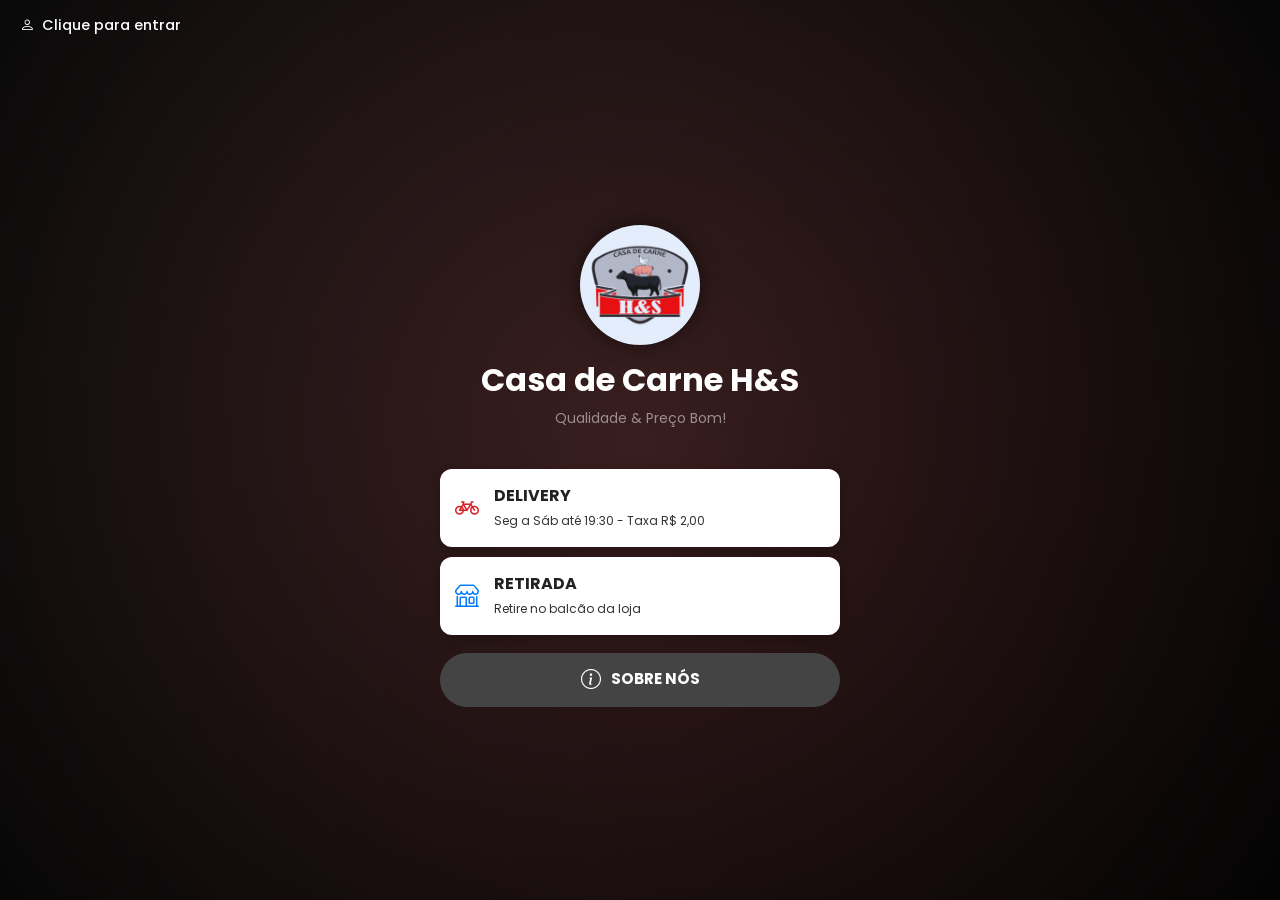
==== index.html @ 539492ad "feat: restaura tela inicial com botoes de delivery e retirada e remove alerta de kg" ====
<!DOCTYPE html>
<html lang="pt-BR">
<head>
    <meta charset="UTF-8">
    <meta name="viewport" content="width=device-width, initial-scale=1.0, maximum-scale=1.0, user-scalable=no">
    <title>Casa de Carne H&S | Cardápio Online</title>
    <link href="https://cdn.jsdelivr.net/npm/bootstrap@5.3.0/dist/css/bootstrap.min.css" rel="stylesheet">
    <link rel="stylesheet" href="https://cdn.jsdelivr.net/npm/bootstrap-icons@1.11.0/font/bootstrap-icons.css">
    <link href="https://fonts.googleapis.com/css2?family=Poppins:wght@300;400;500;600;700;800&display=swap" rel="stylesheet">
    <link rel="stylesheet" href="style.css">
</head>
<body>

    <!-- ============ TELA INICIAL (CAPA) ============ -->
    <div id="tela-home" class="tela-home">
        <div class="overlay-fundo"></div>
        <div class="home-topo">
            <button class="btn-topo"><i class="bi bi-person"></i> Clique para entrar</button>
        </div>
        <div class="home-conteudo">
            
            <div class="home-logo mb-4">
                <img src="casadecarnehs.png" alt="Casa de Carne H&S" class="logo-img">
                <h2 class="mt-3 text-white fw-bold">Casa de Carne H&S</h2>
                <p class="text-white-50 small">Qualidade & Preço Bom!</p>
            </div>

            <div class="home-botoes w-100" style="max-width: 400px;">
                <button class="btn-home btn-delivery" onclick="window.entrarNaLoja()">
                    <i class="bi bi-bicycle fs-4"></i> 
                    <div class="text-start">
                        <strong style="display:block;">DELIVERY</strong>
                        <span style="font-size:0.75rem; font-weight:400;">Seg a Sáb até 19:30 - Taxa R$ 2,00</span>
                    </div>
                </button>
                
                <button class="btn-home btn-retirada" onclick="window.entrarNaLoja()">
                    <i class="bi bi-shop fs-4"></i> 
                    <div class="text-start">
                        <strong style="display:block;">RETIRADA</strong>
                        <span style="font-size:0.75rem; font-weight:400;">Retire no balcão da loja</span>
                    </div>
                </button>
                
                <button class="btn-home btn-sobre mt-2" onclick="window.abrirSobreNos()">
                    <i class="bi bi-info-circle fs-5"></i> SOBRE NÓS
                </button>
            </div>
        </div>
    </div>

    <!-- ============ APP PRINCIPAL (CARDÁPIO) ============ -->
    <div id="app-principal" class="app-escondido">
        
        <!-- 1. TOPO: LOGO, NOME E ESTRELAS -->
        <div class="topo-loja text-center">
            <button class="btn-perfil-topo"><i class="bi bi-person-circle"></i></button>
            
            <img src="casadecarnehs.png" alt="Logo H&S" class="topo-logo">
            <h2 class="topo-nome">Casa de Carne H&S <i class="bi bi-chevron-right fs-5 text-muted"></i></h2>
            <div class="topo-avaliacao">
                <i class="bi bi-star-fill text-warning"></i> <strong>5.0</strong> <span class="text-muted">(4105 avaliações)</span>
            </div>
            <p class="text-muted small mb-0 mt-1">Pedido mínimo R$ 0,00</p>
            
            <div class="topo-status-fechado">
                Aberto para pedidos
            </div>
        </div>

        <!-- 2. BARRA DE PESQUISA -->
        <div class="container mt-3">
            <div class="busca-wrapper">
                <i class="bi bi-search"></i>
                <input type="text" id="busca" placeholder="Buscar categoria, produto ou marca" oninput="window.filtrarProdutos()">
            </div>
        </div>

        <!-- 3. BANNER DE AVISO (ROLAGEM HORIZONTAL) -->
        <div class="banner-scroll-container mt-3">
            <div class="banner-scroll" id="bannerCarousel">
                <!-- Banner KG -->
                <div class="banner-item">
                    <img src="banner-kg.jpg" alt="Aviso: Carnes vendidas por KG" class="img-fluid rounded-3" onerror="this.onerror=null; this.src='banner-kg.jpeg'; this.onerror=function(){this.src='banner-kg.png'; this.onerror=function(){this.src='banner-kg.webp';};};">
                </div>
                <!-- Banner Mapa -->
                <div class="banner-item">
                    <img src="banner-mapa.jpg" alt="Aviso: Unidades" class="img-fluid rounded-3" onerror="this.onerror=null; this.src='banner-mapa.jpeg'; this.onerror=function(){this.src='banner-mapa.png'; this.onerror=function(){this.src='banner-mapa.webp';};};">
                </div>
            </div>
            <!-- Pontinhos indicadores -->
            <div class="banner-dots">
                <span class="dot ativo"></span>
                <span class="dot"></span>
            </div>
        </div>

        <!-- 4. CATEGORIAS (CHIPS) -->
        <nav class="categorias-nav mt-3">
            <div class="container">
                <div class="categorias-scroll" id="categorias-scroll"></div>
            </div>
        </nav>

        <!-- 5. LISTA DE PRODUTOS -->
        <main class="container my-4 main-content">
            <div id="loading" class="text-center py-5">
                <div class="spinner-border text-danger" role="status"></div>
                <p class="mt-3 text-muted">Carregando produtos...</p>
            </div>
            <div id="produtos-container"></div>
        </main>
    </div>

    <!-- ============ BARRA INFERIOR (FIXA) ============ -->
    <nav class="barra-navegacao">
        <button class="nav-item text-danger" onclick="window.voltarParaHome()">
            <i class="bi bi-house-door-fill"></i><span>Início</span>
        </button>
        <button class="nav-item" onclick="window.abrirCarrinho()">
            <i class="bi bi-cart"></i><span>Carrinho</span>
        </button>
        <button class="nav-item" onclick="alert('Área de pedidos em breve!')">
            <i class="bi bi-receipt"></i><span>Pedidos</span>
        </button>
        <button class="nav-item" onclick="window.abrirSobreNos()">
            <i class="bi bi-info-circle"></i><span>Sobre</span>
        </button>
    </nav>

    <!-- ============ MODAL SOBRE NÓS (Com Abas) ============ -->
    <div id="modalSobre" class="custom-modal">
        <div class="custom-modal-content">
            <div class="sobre-header text-center pt-4 pb-3 position-relative">
                <button type="button" class="btn-close position-absolute top-0 end-0 m-3" onclick="window.fecharSobreNos()"></button>
                <img src="casadecarnehs.png" alt="Logo H&S" style="width: 80px; border-radius: 50%; margin-bottom: 10px;">
                <h4 class="fw-bold mb-1">Casa de Carne H&S</h4>
                <p class="text-muted small mb-0"><i class="bi bi-star-fill text-warning"></i> 5.0 (Avaliações)</p>
            </div>
            
            <div class="abas-container">
                <button class="aba-btn ativo" onclick="window.mudarAba('sobre', this)">Sobre</button>
                <button class="aba-btn" onclick="window.mudarAba('horarios', this)">Horários</button>
                <button class="aba-btn" onclick="window.mudarAba('pagamento', this)">Pagamento</button>
            </div>

            <div class="custom-modal-body bg-white p-4">
                <div id="aba-conteudo-sobre" class="aba-conteudo ativo">
                    <h6 class="fw-bold text-dark mb-2">Descrição</h6>
                    <p class="text-muted small" style="line-height: 1.5;">
                        A <strong>Casa de Carnes H&S</strong> há mais de XX anos oferece aos seus clientes cortes diferenciados. Somos uma empresa familiar com simplicidade, humildade, qualidade e parceria.
                    </p>
                    <p class="text-muted small" style="line-height: 1.5;">
                        Nossa missão é comercializar os melhores produtos e serviços de carnes com excelência. Compromisso, qualidade e preço bom para nossos clientes!
                    </p>
                    <h6 class="fw-bold text-dark mt-4 mb-2">Endereço</h6>
                    <p class="text-muted small mb-0">
                        Angatuba - SP<br>
                        (Consulte o endereço completo no momento da entrega)
                    </p>
                </div>

                <div id="aba-conteudo-horarios" class="aba-conteudo">
                    <h6 class="fw-bold text-dark mb-3"><i class="bi bi-clock text-danger"></i> Horário de Atendimento</h6>
                    <div class="info-box">
                        <ul class="lista-info">
                            <li><span>Segunda a Sexta:</span> <strong>08:00 às 19:00</strong></li>
                            <li><span>Sábado:</span> <strong>08:00 às 18:00</strong></li>
                            <li><span>Domingo:</span> <strong>Fechado</strong></li>
                        </ul>
                    </div>
                    <p class="text-muted small mt-3">
                        <i class="bi bi-info-circle"></i> O delivery funciona de Seg a Sáb até as 19:30.
                    </p>
                </div>

                <div id="aba-conteudo-pagamento" class="aba-conteudo">
                    <h6 class="fw-bold text-dark mb-3"><i class="bi bi-credit-card text-danger"></i> Formas de Pagamento</h6>
                    <div class="info-box">
                        <ul class="lista-info">
                            <li><i class="bi bi-check-circle-fill text-success"></i> PIX (CNPJ)</li>
                            <li><i class="bi bi-check-circle-fill text-success"></i> Cartão de Crédito / Débito</li>
                            <li><i class="bi bi-check-circle-fill text-success"></i> Dinheiro na entrega</li>
                        </ul>
                    </div>
                </div>
            </div>
            
            <div class="p-3 border-top text-center bg-light">
                <button type="button" class="btn btn-outline-danger w-100 fw-bold" onclick="window.fecharSobreNos()">Fechar</button>
            </div>
        </div>
    </div>

    <!-- ============ MODAL ADICIONAR ============ -->
    <div class="modal fade" id="modalPeso" tabindex="-1">
        <div class="modal-dialog modal-dialog-centered modal-dialog-scrollable">
            <div class="modal-content modal-add">
                <div class="modal-header">
                    <h5 class="modal-title">Adicionar ao pedido</h5>
                    <button type="button" class="btn-close" data-bs-dismiss="modal"></button>
                </div>
                <div class="modal-body">
                    <div class="produto-modal-info">
                        <img id="modal-produto-imagem" src="" alt="">
                        <div>
                            <h5 id="modal-produto-nome"></h5>
                            <p id="modal-produto-preco" class="text-muted mb-0"></p>
                        </div>
                    </div>

                    <div id="modal-unidade-wrapper" class="mt-3">
                        <label class="form-label fw-bold small">Como deseja informar o peso?</label>
                        <div class="segmented">
                            <input type="radio" class="btn-check" name="unidade" id="unidade-g" value="g" checked onchange="window.atualizarCalculo()">
                            <label class="segmented-item" for="unidade-g">Gramas (g)</label>
                            <input type="radio" class="btn-check" name="unidade" id="unidade-kg" value="kg" onchange="window.atualizarCalculo()">
                            <label class="segmented-item" for="unidade-kg">Quilos (kg)</label>
                        </div>
                    </div>

                    <div class="mt-3">
                        <label class="form-label fw-bold small" id="modal-qtd-label">Quantidade (g)</label>
                        <input type="number" class="form-control form-control-lg" id="modal-quantidade" placeholder="Ex: 500" min="0" step="1" oninput="window.atualizarCalculo()">
                        <div class="qtd-rapida mt-2" id="qtd-rapida-wrapper">
                            <button type="button" class="btn-qtd-rapida" onclick="window.setQtd(250)">250g</button>
                            <button type="button" class="btn-qtd-rapida" onclick="window.setQtd(500)">500g</button>
                            <button type="button" class="btn-qtd-rapida" onclick="window.setQtd(1000)">1kg</button>
                            <button type="button" class="btn-qtd-rapida" onclick="window.setQtd(2000)">2kg</button>
                        </div>
                    </div>

                    <div id="opcoes-corte-wrapper" class="mt-3" style="display: none;">
                        <label class="form-label fw-bold small">Como deseja o corte? (Opcional)</label>
                        <div class="d-flex flex-wrap gap-2">
                            <input type="radio" class="btn-check" name="tipoCorte" id="corte-inteiro" value="Inteiro" checked>
                            <label class="btn-corte" for="corte-inteiro">Inteiro</label>

                            <input type="radio" class="btn-check" name="tipoCorte" id="corte-bife" value="Em Bifes">
                            <label class="btn-corte" for="corte-bife">Em Bifes</label>

                            <input type="radio" class="btn-check" name="tipoCorte" id="corte-cubo" value="Em Cubos">
                            <label class="btn-corte" for="corte-cubo">Em Cubos</label>

                            <input type="radio" class="btn-check" name="tipoCorte" id="corte-moido" value="Moído">
                            <label class="btn-corte" for="corte-moido">Moído</label>
                        </div>
                    </div>

                    <div class="mt-3">
                        <label class="form-label fw-bold small">Observação (Opcional)</label>
                        <textarea class="form-control" id="modal-observacao" rows="2" placeholder="Ex: Moer 2x, tirar a gordura, cortar fino..."></textarea>
                    </div>

                    <div class="modal-subtotal mt-3">
                        <span>Subtotal</span>
                        <strong id="modal-subtotal">R$ 0,00</strong>
                    </div>
                </div>
                <div class="modal-footer">
                    <button type="button" class="btn btn-light flex-fill" data-bs-dismiss="modal">Cancelar</button>
                    <button type="button" class="btn btn-danger fw-bold flex-fill text-white" onclick="window.confirmarAdicao()">Adicionar</button>
                </div>
            </div>
        </div>
    </div>

    <!-- ============ CARRINHO LATERAL ============ -->
    <div class="carrinho-overlay" id="carrinho-overlay" onclick="window.fecharCarrinho()"></div>
    <aside class="carrinho-lateral" id="carrinho-lateral">
        <div class="carrinho-header">
            <h3><i class="bi bi-bag"></i> Seu Pedido</h3>
            <button class="btn-fechar-carrinho" onclick="window.fecharCarrinho()"><i class="bi bi-x-lg"></i></button>
        </div>
        <div class="carrinho-body" id="carrinho-body"></div>
        <div class="carrinho-footer" id="carrinho-footer">
            <div class="resumo-carrinho">
                <div class="linha-total">
                    <span>Total</span>
                    <strong id="carrinho-total">R$ 0,00</strong>
                </div>
            </div>
            <button class="btn-finalizar" onclick="window.finalizarPedido()">
                <i class="bi bi-whatsapp"></i> Finalizar Pedido
            </button>
        </div>
    </aside>

    <script src="https://cdn.jsdelivr.net/npm/bootstrap@5.3.0/dist/js/bootstrap.bundle.min.js"></script>
    <script src="https://www.gstatic.com/firebasejs/9.22.0/firebase-app-compat.js"></script>
    <script src="https://www.gstatic.com/firebasejs/9.22.0/firebase-database-compat.js"></script>
    <script src="script.js"></script>
</body>
</html>
---- style.css ----
:root {
    --vermelho: #d91f26; 
    --vermelho-escuro: #a3151a;
    --vermelho-claro: #fbe9ea;
    --escuro: #222222; 
    --cinza-claro: #f4f5f7;
    --cinza-borda: #e6e8eb;
    --texto: #333;
    --texto-suave: #777;
    --verde-whats: #25D366;
    --radius: 12px;
}

* { margin: 0; padding: 0; box-sizing: border-box; }

body {
    font-family: 'Poppins', sans-serif;
    background: #fff;
    color: var(--texto);
    padding-bottom: 75px;
}

/* ============ TELA INICIAL (CAPA) ============ */
.tela-home {
    position: fixed; inset: 0;
    background: linear-gradient(135deg, #2a2a2a 0%, #111111 100%);
    z-index: 2000; 
    display: flex; 
    flex-direction: column; 
    transition: opacity 0.3s;
    overflow-y: auto; 
}
.overlay-fundo {
    position: absolute; inset: 0;
    background: radial-gradient(circle, rgba(217,31,38,0.15) 0%, rgba(0,0,0,0.8) 100%);
    pointer-events: none;
}
.home-topo { position: relative; z-index: 2; padding: 15px 20px; }
.btn-topo { background: transparent; border: none; color: #fff; font-size: 0.9rem; display: flex; align-items: center; gap: 8px; font-weight: 500; }
.home-conteudo { position: relative; z-index: 2; flex: 1; display: flex; flex-direction: column; align-items: center; justify-content: center; padding: 10px 20px 30px 20px; text-align: center; }
.home-logo { display: flex; flex-direction: column; align-items: center; }
.logo-img { width: 120px; height: auto; object-fit: contain; border-radius: 50%; box-shadow: 0 0 20px rgba(0,0,0,0.5); }
.home-botoes { display: flex; flex-direction: column; gap: 10px; }

.btn-delivery, .btn-retirada {
    background: #fff;
    color: var(--texto);
    box-shadow: 0 4px 12px rgba(0,0,0,0.2);
    display: flex;
    align-items: center;
    gap: 15px;
    border-radius: 12px;
    padding: 15px;
    border: none;
    width: 100%;
    transition: transform 0.2s;
}
.btn-delivery:active, .btn-retirada:active { transform: scale(0.98); }
.btn-delivery i { color: var(--vermelho); }
.btn-retirada i { color: #007bff; }
.btn-delivery strong, .btn-retirada strong { font-size: 1rem; color: var(--escuro); }
.btn-sobre { background: #444; color: #fff; border: none; border-radius: 50px; padding: 12px; font-size: 0.95rem; font-weight: 700; display: flex; align-items: center; justify-content: center; gap: 10px; cursor: pointer; transition: transform 0.2s; }

/* ============ TOPO DA LOJA ============ */
.topo-loja {
    background: #fff;
    padding: 20px 15px 0 15px;
    position: relative;
    border-bottom: 1px solid var(--cinza-borda);
}
.btn-perfil-topo {
    position: absolute;
    top: 20px;
    right: 20px;
    background: none;
    border: none;
    font-size: 1.5rem;
    color: var(--escuro);
}
.topo-logo {
    width: 80px;
    height: 80px;
    object-fit: cover;
    border-radius: 50%;
    border: 2px solid var(--cinza-borda);
    margin-bottom: 10px;
}
.topo-nome {
    font-size: 1.3rem;
    font-weight: 700;
    color: var(--escuro);
    margin-bottom: 5px;
}
.topo-avaliacao {
    font-size: 0.9rem;
    margin-bottom: 5px;
}
.topo-status-fechado {
    background: var(--escuro);
    color: #fff;
    border-radius: 0 0 15px 15px;
    padding: 10px;
    font-size: 0.85rem;
    font-weight: 500;
    margin-top: 15px;
    margin-left: -15px;
    margin-right: -15px;
}

/* ============ BARRA DE PESQUISA ============ */
.busca-wrapper { position: relative; }
.busca-wrapper i { position: absolute; left: 15px; top: 14px; color: var(--texto-suave); font-size: 1.1rem; }
.busca-wrapper input { 
    width: 100%; 
    padding: 12px 15px 12px 45px; 
    border-radius: 30px; 
    border: 1px solid var(--cinza-borda); 
    background: #fff; 
    font-size: 0.9rem; 
    outline: none; 
    box-shadow: 0 2px 5px rgba(0,0,0,0.02);
}

/* ============ BANNER DE ROLAGEM (AVISO KG) ============ */
.banner-scroll-container {
    overflow: hidden;
    padding-left: 15px; 
}
.banner-scroll {
    display: flex;
    gap: 15px;
    overflow-x: auto;
    scroll-snap-type: x mandatory;
    scrollbar-width: none; 
    padding-right: 15px;
    scroll-behavior: smooth;
}
.banner-scroll::-webkit-scrollbar { display: none; }

.banner-item {
    flex: 0 0 90%; 
    scroll-snap-align: start;
    border-radius: 12px;
    height: 120px; 
}

.banner-item img {
    width: 100%;
    height: 100%;
    object-fit: cover;
    border-radius: 12px;
    box-shadow: 0 4px 10px rgba(0,0,0,0.1);
}

.banner-dots {
    display: flex;
    justify-content: center;
    gap: 6px;
    margin-top: 10px;
}
.banner-dots .dot {
    width: 8px;
    height: 8px;
    background-color: #ccc;
    border-radius: 50%;
    transition: background-color 0.3s;
}
.banner-dots .dot.ativo {
    background-color: var(--escuro);
}

/* ============ CATEGORIAS E PRODUTOS ============ */
.categorias-nav { background: #fff; padding: 10px 0; position: sticky; top: 0; z-index: 99; }
.categorias-scroll { display: flex; gap: 8px; overflow-x: auto; padding: 0 15px; scrollbar-width: none; }
.categoria-chip { background: #fff; border: 1px solid var(--cinza-borda); padding: 6px 16px; border-radius: 20px; font-weight: 600; font-size: 0.85rem; white-space: nowrap; color: var(--texto); transition: 0.2s; }
.categoria-chip.ativo { background: var(--vermelho-claro); color: var(--vermelho); border-color: var(--vermelho); }

.categoria-secao { scroll-margin-top: 130px; }
.categoria-titulo { font-size: 1.1rem; font-weight: 700; margin: 15px 0 10px; color: var(--escuro); }
.lista-produtos { display: flex; flex-direction: column; gap: 15px; }
.produto-card { display: flex; gap: 15px; padding: 10px 0; border-bottom: 1px solid var(--cinza-borda); background: #fff; }
.produto-card:last-child { border-bottom: none; }
.produto-imagem { width: 90px; height: 90px; object-fit: cover; border-radius: 10px; }
.produto-info { flex: 1; display: flex; flex-direction: column; min-width: 0; justify-content: center; }
.produto-nome { font-size: 0.95rem; font-weight: 600; margin: 0 0 4px; color: var(--escuro); }
.produto-preco { font-size: 1.05rem; font-weight: 700; color: var(--vermelho); }
.produto-preco small { font-size: 0.75rem; color: var(--texto-suave); font-weight: 500; }
.btn-adicionar { background: #fff; color: var(--vermelho); border: 1px solid var(--vermelho); width: 36px; height: 36px; border-radius: 50%; align-self: center; font-size: 1.2rem; display: flex; align-items: center; justify-content: center; flex-shrink: 0; transition: 0.2s; }
.btn-adicionar:active { background: var(--vermelho); color: #fff; }

/* ============ BARRA INFERIOR ============ */
.barra-navegacao { position: fixed; bottom: 0; left: 0; right: 0; height: 65px; background: #fff; border-top: 1px solid var(--cinza-borda); display: flex; justify-content: space-around; align-items: center; z-index: 1000; padding-bottom: env(safe-area-inset-bottom); }
.nav-item { background: none; border: none; display: flex; flex-direction: column; align-items: center; justify-content: center; gap: 4px; color: var(--texto-suave); font-size: 0.7rem; font-weight: 600; width: 25%; padding: 5px; }
.nav-item i { font-size: 1.3rem; }
.nav-item:active, .nav-item:hover { color: var(--vermelho); }

/* ============ MODAL E CARRINHO ============ */
.modal-add .modal-content { border-radius: 16px; border: none; }
.produto-modal-info { display: flex; gap: 12px; align-items: center; background: var(--cinza-claro); padding: 10px; border-radius: 10px; }
.produto-modal-info img { width: 60px; height: 60px; border-radius: 8px; object-fit: cover; }
.segmented { display: flex; background: var(--cinza-claro); border-radius: 10px; padding: 4px; gap: 4px; }
.segmented .btn-check { position: absolute; opacity: 0; }
.segmented-item { flex: 1; text-align: center; padding: 8px; border-radius: 8px; font-size: 0.85rem; font-weight: 600; cursor: pointer; color: var(--texto-suave); margin: 0; }
.segmented .btn-check:checked + .segmented-item { background: #fff; color: var(--vermelho); box-shadow: 0 2px 6px rgba(0,0,0,0.1); }
.qtd-rapida { display: flex; gap: 8px; }
.btn-qtd-rapida { flex: 1; background: var(--vermelho-claro); border: none; padding: 8px 0; border-radius: 8px; font-weight: 700; font-size: 0.8rem; color: var(--vermelho); cursor: pointer; transition: 0.2s; }
.btn-qtd-rapida:hover { background: var(--vermelho); color: #fff; }
.modal-subtotal { display: flex; justify-content: space-between; align-items: center; background: var(--vermelho-claro); padding: 15px; border-radius: 10px; font-weight: 600; }
.modal-subtotal strong { color: var(--vermelho); font-size: 1.4rem; }
.btn-corte { background: var(--cinza-claro); border: 1.5px solid var(--cinza-borda); color: var(--texto); padding: 6px 12px; border-radius: 20px; font-size: 0.8rem; font-weight: 600; cursor: pointer; transition: all 0.2s; margin: 0; }
.btn-check:checked + .btn-corte { background: var(--vermelho); color: #fff; border-color: var(--vermelho); }

.carrinho-lateral { position: fixed; top: 0; right: -100%; width: 100%; max-width: 400px; height: 100%; background: #fff; z-index: 1600; transition: 0.3s; display: flex; flex-direction: column; }
.carrinho-lateral.ativo { right: 0; }
.carrinho-overlay { position: fixed; inset: 0; background: rgba(0,0,0,0.5); z-index: 1500; opacity: 0; visibility: hidden; transition: 0.3s; }
.carrinho-overlay.ativo { opacity: 1; visibility: visible; }
.carrinho-header { background: var(--escuro); color: #fff; padding: 15px 20px; display: flex; justify-content: space-between; align-items: center; }
.carrinho-header h3 { margin: 0; font-size: 1.1rem; font-weight: 700; display: flex; align-items: center; gap: 8px; }
.btn-fechar-carrinho { background: none; border: none; color: #fff; font-size: 1.2rem; }
.carrinho-body { flex: 1; overflow-y: auto; padding: 15px; }
.carrinho-footer { padding: 15px; border-top: 1px solid var(--cinza-borda); background: #fafafa; }
.linha-total { display: flex; justify-content: space-between; font-weight: 600; margin-bottom: 15px; }
.linha-total strong { color: var(--vermelho); font-size: 1.5rem; }
.btn-finalizar { width: 100%; background: var(--verde-whats); color: #fff; border: none; padding: 14px; border-radius: 10px; font-weight: 700; font-size: 1rem; display: flex; justify-content: center; align-items: center; gap: 8px; }
.item-carrinho { display: flex; gap: 10px; margin-bottom: 15px; border-bottom: 1px solid #eee; padding-bottom: 10px; }
.item-carrinho img { width: 50px; height: 50px; border-radius: 8px; object-fit: cover; }
.item-carrinho-info h5 { font-size: 0.9rem; margin: 0; font-weight: 600; }
.item-qtd { font-size: 0.8rem; color: var(--texto-suave); }
.item-obs { font-size: 0.75rem; color: var(--vermelho); margin-top: 2px; line-height: 1.2; }
.item-preco { font-weight: 700; color: var(--vermelho); font-size: 0.9rem; }
.btn-remover-item { background: none; border: none; color: var(--vermelho); font-size: 1rem; padding: 0 5px; }
.carrinho-vazio { text-align: center; padding: 50px 20px; color: var(--texto-suave); }
.carrinho-vazio i { font-size: 3rem; color: #ddd; display: block; margin-bottom: 10px; }
.sem-produtos { text-align: center; padding: 50px 20px; color: var(--texto-suave); }

/* ============ MODAL SOBRE NÓS E ABAS ============ */
.custom-modal { position: fixed; inset: 0; background: rgba(0,0,0,0.6); z-index: 3000; display: none; align-items: center; justify-content: center; padding: 15px; }
.custom-modal.show { display: flex; }
.custom-modal-content { background: #fff; border-radius: 20px; width: 100%; max-width: 500px; max-height: 90vh; display: flex; flex-direction: column; box-shadow: 0 10px 30px rgba(0,0,0,0.2); animation: modalFadeIn 0.3s; overflow: hidden; }
@keyframes modalFadeIn { from { opacity: 0; transform: translateY(20px); } to { opacity: 1; transform: translateY(0); } }
.custom-modal-body { padding: 20px; overflow-y: auto; }
.sobre-header { background: #fff; }

.abas-container { display: flex; background: #fff; border-bottom: 1px solid var(--cinza-borda); padding: 0; margin-top: 10px; }
.aba-btn { flex: 1; background: transparent; border: none; padding: 15px 10px; font-size: 0.95rem; font-weight: 500; color: var(--texto-suave); border-bottom: 3px solid transparent; transition: all 0.2s ease; cursor: pointer; }
.aba-btn.ativo { color: var(--escuro); font-weight: 600; border-bottom-color: var(--escuro); }
.aba-conteudo { display: none; animation: fadeIn 0.3s ease; }
.aba-conteudo.ativo { display: block; }
@keyframes fadeIn { from { opacity: 0; transform: translateY(5px); } to { opacity: 1; transform: translateY(0); } }

.info-box { background: var(--cinza-claro); border: 1px solid var(--cinza-borda); border-radius: 10px; padding: 12px 15px; }
.info-box h6 { margin: 0 0 8px 0; font-size: 0.9rem; font-weight: 700; display: flex; align-items: center; gap: 6px; }
.lista-info { list-style: none; padding: 0; margin: 0; font-size: 0.82rem; }
.lista-info li { display: flex; justify-content: space-between; margin-bottom: 4px; color: var(--texto); }
.lista-info li:last-child { margin-bottom: 0; }
.lista-info li i { margin-right: 5px; }
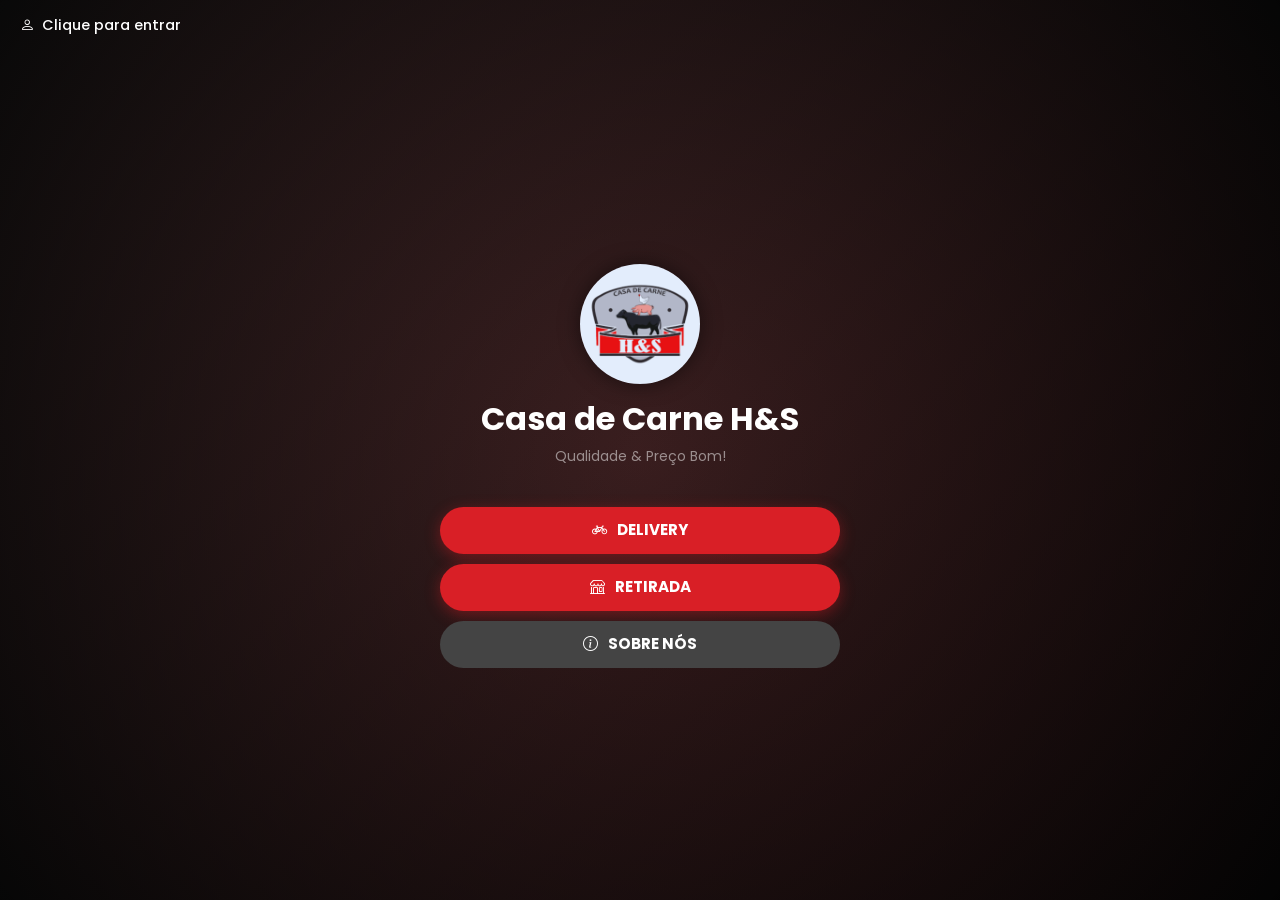
==== commit 7325d8c5: "feat: restaura tela inicial com botoes de delivery e retirada e remove alerta de kg" ====
--- a/index.html
+++ b/index.html
@@ -26,24 +26,15 @@
             </div>
 
             <div class="home-botoes w-100" style="max-width: 400px;">
-                <button class="btn-home btn-delivery" onclick="window.entrarNaLoja()">
-                    <i class="bi bi-bicycle fs-4"></i> 
-                    <div class="text-start">
-                        <strong style="display:block;">DELIVERY</strong>
-                        <span style="font-size:0.75rem; font-weight:400;">Seg a Sáb até 19:30 - Taxa R$ 2,00</span>
-                    </div>
+                <!-- Botões redondinhos restaurados -->
+                <button class="btn-home" onclick="window.entrarNaLoja()">
+                    <i class="bi bi-bicycle"></i> DELIVERY
                 </button>
-                
-                <button class="btn-home btn-retirada" onclick="window.entrarNaLoja()">
-                    <i class="bi bi-shop fs-4"></i> 
-                    <div class="text-start">
-                        <strong style="display:block;">RETIRADA</strong>
-                        <span style="font-size:0.75rem; font-weight:400;">Retire no balcão da loja</span>
-                    </div>
+                <button class="btn-home" onclick="window.entrarNaLoja()">
+                    <i class="bi bi-shop"></i> RETIRADA
                 </button>
-                
-                <button class="btn-home btn-sobre mt-2" onclick="window.abrirSobreNos()">
-                    <i class="bi bi-info-circle fs-5"></i> SOBRE NÓS
+                <button class="btn-home btn-sobre" onclick="window.abrirSobreNos()">
+                    <i class="bi bi-info-circle"></i> SOBRE NÓS
                 </button>
             </div>
         </div>
--- a/style.css
+++ b/style.css
@@ -42,24 +42,25 @@
 .logo-img { width: 120px; height: auto; object-fit: contain; border-radius: 50%; box-shadow: 0 0 20px rgba(0,0,0,0.5); }
 .home-botoes { display: flex; flex-direction: column; gap: 10px; }
 
-.btn-delivery, .btn-retirada {
-    background: #fff;
-    color: var(--texto);
-    box-shadow: 0 4px 12px rgba(0,0,0,0.2);
-    display: flex;
-    align-items: center;
-    gap: 15px;
-    border-radius: 12px;
-    padding: 15px;
-    border: none;
-    width: 100%;
-    transition: transform 0.2s;
-}
-.btn-delivery:active, .btn-retirada:active { transform: scale(0.98); }
-.btn-delivery i { color: var(--vermelho); }
-.btn-retirada i { color: #007bff; }
-.btn-delivery strong, .btn-retirada strong { font-size: 1rem; color: var(--escuro); }
-.btn-sobre { background: #444; color: #fff; border: none; border-radius: 50px; padding: 12px; font-size: 0.95rem; font-weight: 700; display: flex; align-items: center; justify-content: center; gap: 10px; cursor: pointer; transition: transform 0.2s; }
+/* Botões redondinhos restaurados */
+.btn-home { 
+    background: var(--vermelho); 
+    color: #fff; 
+    border: none; 
+    border-radius: 50px; 
+    padding: 12px; 
+    font-size: 0.95rem; 
+    font-weight: 700; 
+    display: flex; 
+    align-items: center; 
+    justify-content: center; 
+    gap: 10px; 
+    cursor: pointer; 
+    box-shadow: 0 4px 15px rgba(217, 31, 38, 0.4); 
+    transition: transform 0.2s; 
+}
+.btn-home:active { transform: scale(0.96); }
+.btn-sobre { background: #444; box-shadow: none; }
 
 /* ============ TOPO DA LOJA ============ */
 .topo-loja {
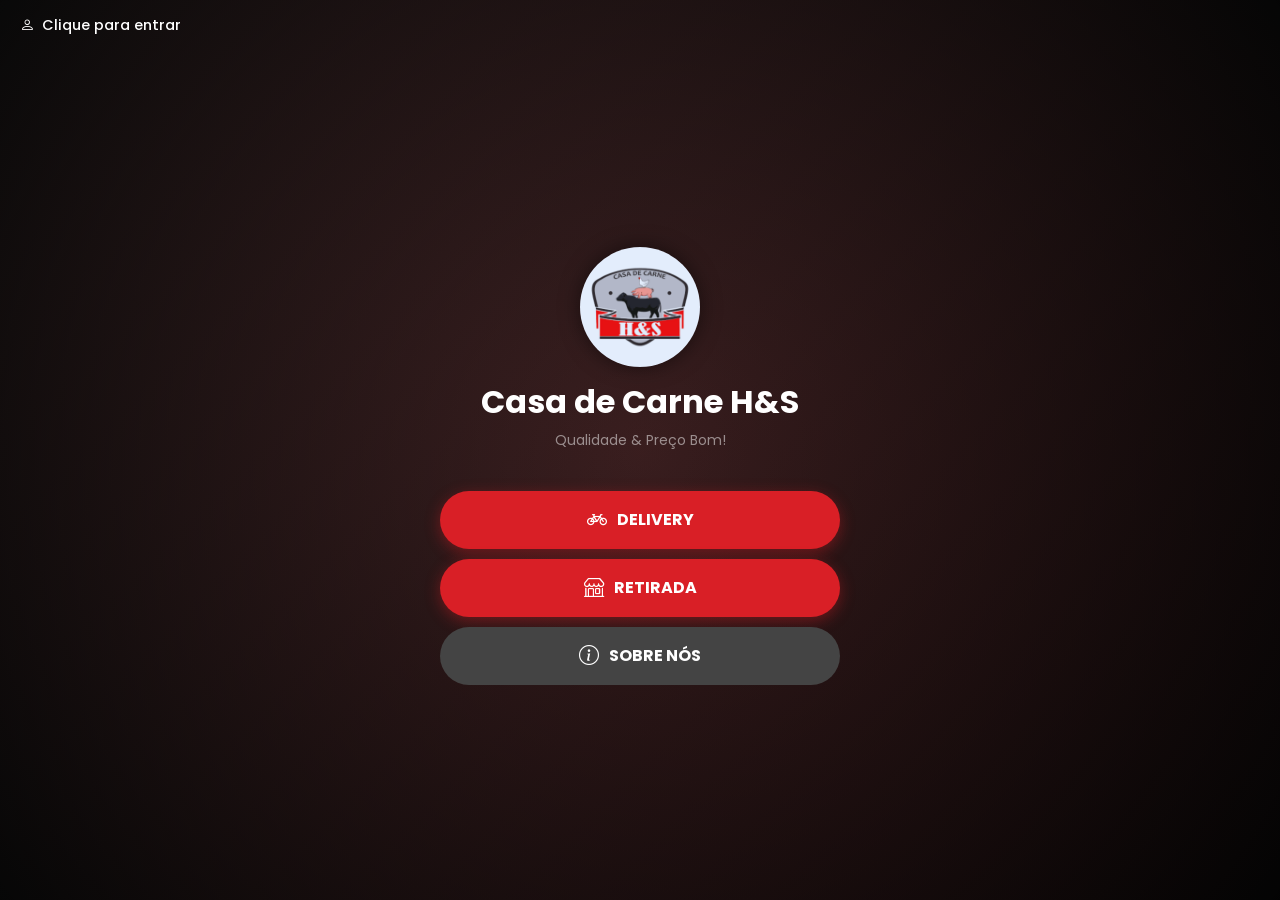
==== commit bcd83776: "fix: corrige envio de mensagem para o whatsapp usando encodeURIComponent" ====
--- a/index.html
+++ b/index.html
@@ -18,7 +18,6 @@
             <button class="btn-topo"><i class="bi bi-person"></i> Clique para entrar</button>
         </div>
         <div class="home-conteudo">
-            
             <div class="home-logo mb-4">
                 <img src="casadecarnehs.png" alt="Casa de Carne H&S" class="logo-img">
                 <h2 class="mt-3 text-white fw-bold">Casa de Carne H&S</h2>
@@ -26,15 +25,14 @@
             </div>
 
             <div class="home-botoes w-100" style="max-width: 400px;">
-                <!-- Botões redondinhos restaurados -->
                 <button class="btn-home" onclick="window.entrarNaLoja()">
-                    <i class="bi bi-bicycle"></i> DELIVERY
+                    <i class="bi bi-bicycle fs-5"></i> DELIVERY
                 </button>
                 <button class="btn-home" onclick="window.entrarNaLoja()">
-                    <i class="bi bi-shop"></i> RETIRADA
+                    <i class="bi bi-shop fs-5"></i> RETIRADA
                 </button>
                 <button class="btn-home btn-sobre" onclick="window.abrirSobreNos()">
-                    <i class="bi bi-info-circle"></i> SOBRE NÓS
+                    <i class="bi bi-info-circle fs-5"></i> SOBRE NÓS
                 </button>
             </div>
         </div>
@@ -43,10 +41,19 @@
     <!-- ============ APP PRINCIPAL (CARDÁPIO) ============ -->
     <div id="app-principal" class="app-escondido">
         
-        <!-- 1. TOPO: LOGO, NOME E ESTRELAS -->
+        <!-- 1. TOPO COM CARRINHO -->
+        <div class="header-carrinho">
+            <button class="btn-voltar-header" onclick="window.voltarParaHome()"><i class="bi bi-arrow-left"></i></button>
+            <h1 class="logo">Cardápio</h1>
+            <button class="btn-carrinho-header" onclick="window.abrirCarrinho()">
+                <i class="bi bi-bag"></i>
+                <!-- O CONTADOR DO CARRINHO ESTÁ AQUI -->
+                <span class="badge-carrinho" id="badge-carrinho">0</span>
+            </button>
+        </div>
+
+        <!-- 2. TOPO DA LOJA (LOGO, NOME E ESTRELAS) -->
         <div class="topo-loja text-center">
-            <button class="btn-perfil-topo"><i class="bi bi-person-circle"></i></button>
-            
             <img src="casadecarnehs.png" alt="Logo H&S" class="topo-logo">
             <h2 class="topo-nome">Casa de Carne H&S <i class="bi bi-chevron-right fs-5 text-muted"></i></h2>
             <div class="topo-avaliacao">
@@ -59,7 +66,7 @@
             </div>
         </div>
 
-        <!-- 2. BARRA DE PESQUISA -->
+        <!-- 3. BARRA DE PESQUISA -->
         <div class="container mt-3">
             <div class="busca-wrapper">
                 <i class="bi bi-search"></i>
@@ -67,33 +74,30 @@
             </div>
         </div>
 
-        <!-- 3. BANNER DE AVISO (ROLAGEM HORIZONTAL) -->
+        <!-- 4. BANNER CARROSSEL -->
         <div class="banner-scroll-container mt-3">
             <div class="banner-scroll" id="bannerCarousel">
-                <!-- Banner KG -->
                 <div class="banner-item">
-                    <img src="banner-kg.jpg" alt="Aviso: Carnes vendidas por KG" class="img-fluid rounded-3" onerror="this.onerror=null; this.src='banner-kg.jpeg'; this.onerror=function(){this.src='banner-kg.png'; this.onerror=function(){this.src='banner-kg.webp';};};">
-                </div>
-                <!-- Banner Mapa -->
+                    <img src="banner-kg.jpg" alt="Aviso: Carnes vendidas por KG" onerror="this.onerror=null; this.src='banner-kg.jpeg'; this.onerror=function(){this.src='banner-kg.png';};">
+                </div>
                 <div class="banner-item">
-                    <img src="banner-mapa.jpg" alt="Aviso: Unidades" class="img-fluid rounded-3" onerror="this.onerror=null; this.src='banner-mapa.jpeg'; this.onerror=function(){this.src='banner-mapa.png'; this.onerror=function(){this.src='banner-mapa.webp';};};">
-                </div>
-            </div>
-            <!-- Pontinhos indicadores -->
+                    <img src="banner-mapa.jpg" alt="Aviso: Unidades" onerror="this.onerror=null; this.src='banner-mapa.jpeg'; this.onerror=function(){this.src='banner-mapa.png';};">
+                </div>
+            </div>
             <div class="banner-dots">
                 <span class="dot ativo"></span>
                 <span class="dot"></span>
             </div>
         </div>
 
-        <!-- 4. CATEGORIAS (CHIPS) -->
+        <!-- 5. CATEGORIAS -->
         <nav class="categorias-nav mt-3">
             <div class="container">
                 <div class="categorias-scroll" id="categorias-scroll"></div>
             </div>
         </nav>
 
-        <!-- 5. LISTA DE PRODUTOS -->
+        <!-- 6. PRODUTOS -->
         <main class="container my-4 main-content">
             <div id="loading" class="text-center py-5">
                 <div class="spinner-border text-danger" role="status"></div>
@@ -103,10 +107,10 @@
         </main>
     </div>
 
-    <!-- ============ BARRA INFERIOR (FIXA) ============ -->
+    <!-- BARRA INFERIOR -->
     <nav class="barra-navegacao">
-        <button class="nav-item text-danger" onclick="window.voltarParaHome()">
-            <i class="bi bi-house-door-fill"></i><span>Início</span>
+        <button class="nav-item" onclick="window.voltarParaHome()">
+            <i class="bi bi-house-door"></i><span>Início</span>
         </button>
         <button class="nav-item" onclick="window.abrirCarrinho()">
             <i class="bi bi-cart"></i><span>Carrinho</span>
@@ -119,7 +123,7 @@
         </button>
     </nav>
 
-    <!-- ============ MODAL SOBRE NÓS (Com Abas) ============ -->
+    <!-- MODAL SOBRE NÓS -->
     <div id="modalSobre" class="custom-modal">
         <div class="custom-modal-content">
             <div class="sobre-header text-center pt-4 pb-3 position-relative">
@@ -145,10 +149,7 @@
                         Nossa missão é comercializar os melhores produtos e serviços de carnes com excelência. Compromisso, qualidade e preço bom para nossos clientes!
                     </p>
                     <h6 class="fw-bold text-dark mt-4 mb-2">Endereço</h6>
-                    <p class="text-muted small mb-0">
-                        Angatuba - SP<br>
-                        (Consulte o endereço completo no momento da entrega)
-                    </p>
+                    <p class="text-muted small mb-0">Angatuba - SP</p>
                 </div>
 
                 <div id="aba-conteudo-horarios" class="aba-conteudo">
@@ -160,16 +161,14 @@
                             <li><span>Domingo:</span> <strong>Fechado</strong></li>
                         </ul>
                     </div>
-                    <p class="text-muted small mt-3">
-                        <i class="bi bi-info-circle"></i> O delivery funciona de Seg a Sáb até as 19:30.
-                    </p>
+                    <p class="text-muted small mt-3"><i class="bi bi-info-circle"></i> Delivery funciona de Seg a Sáb até as 19:30.</p>
                 </div>
 
                 <div id="aba-conteudo-pagamento" class="aba-conteudo">
                     <h6 class="fw-bold text-dark mb-3"><i class="bi bi-credit-card text-danger"></i> Formas de Pagamento</h6>
                     <div class="info-box">
                         <ul class="lista-info">
-                            <li><i class="bi bi-check-circle-fill text-success"></i> PIX (CNPJ)</li>
+                            <li><i class="bi bi-check-circle-fill text-success"></i> PIX</li>
                             <li><i class="bi bi-check-circle-fill text-success"></i> Cartão de Crédito / Débito</li>
                             <li><i class="bi bi-check-circle-fill text-success"></i> Dinheiro na entrega</li>
                         </ul>
@@ -183,7 +182,7 @@
         </div>
     </div>
 
-    <!-- ============ MODAL ADICIONAR ============ -->
+    <!-- MODAL ADICIONAR PRODUTO -->
     <div class="modal fade" id="modalPeso" tabindex="-1">
         <div class="modal-dialog modal-dialog-centered modal-dialog-scrollable">
             <div class="modal-content modal-add">
@@ -226,13 +225,10 @@
                         <div class="d-flex flex-wrap gap-2">
                             <input type="radio" class="btn-check" name="tipoCorte" id="corte-inteiro" value="Inteiro" checked>
                             <label class="btn-corte" for="corte-inteiro">Inteiro</label>
-
                             <input type="radio" class="btn-check" name="tipoCorte" id="corte-bife" value="Em Bifes">
                             <label class="btn-corte" for="corte-bife">Em Bifes</label>
-
                             <input type="radio" class="btn-check" name="tipoCorte" id="corte-cubo" value="Em Cubos">
                             <label class="btn-corte" for="corte-cubo">Em Cubos</label>
-
                             <input type="radio" class="btn-check" name="tipoCorte" id="corte-moido" value="Moído">
                             <label class="btn-corte" for="corte-moido">Moído</label>
                         </div>
@@ -240,7 +236,7 @@
 
                     <div class="mt-3">
                         <label class="form-label fw-bold small">Observação (Opcional)</label>
-                        <textarea class="form-control" id="modal-observacao" rows="2" placeholder="Ex: Moer 2x, tirar a gordura, cortar fino..."></textarea>
+                        <textarea class="form-control" id="modal-observacao" rows="2" placeholder="Ex: Moer 2x, tirar a gordura..."></textarea>
                     </div>
 
                     <div class="modal-subtotal mt-3">
@@ -256,7 +252,7 @@
         </div>
     </div>
 
-    <!-- ============ CARRINHO LATERAL ============ -->
+    <!-- CARRINHO LATERAL -->
     <div class="carrinho-overlay" id="carrinho-overlay" onclick="window.fecharCarrinho()"></div>
     <aside class="carrinho-lateral" id="carrinho-lateral">
         <div class="carrinho-header">
@@ -272,7 +268,7 @@
                 </div>
             </div>
             <button class="btn-finalizar" onclick="window.finalizarPedido()">
-                <i class="bi bi-whatsapp"></i> Finalizar Pedido
+                <i class="bi bi-whatsapp"></i> Finalizar no WhatsApp
             </button>
         </div>
     </aside>
--- a/style.css
+++ b/style.css
@@ -42,14 +42,13 @@
 .logo-img { width: 120px; height: auto; object-fit: contain; border-radius: 50%; box-shadow: 0 0 20px rgba(0,0,0,0.5); }
 .home-botoes { display: flex; flex-direction: column; gap: 10px; }
 
-/* Botões redondinhos restaurados */
 .btn-home { 
     background: var(--vermelho); 
     color: #fff; 
     border: none; 
     border-radius: 50px; 
-    padding: 12px; 
-    font-size: 0.95rem; 
+    padding: 14px; 
+    font-size: 1rem; 
     font-weight: 700; 
     display: flex; 
     align-items: center; 
@@ -62,21 +61,57 @@
 .btn-home:active { transform: scale(0.96); }
 .btn-sobre { background: #444; box-shadow: none; }
 
+/* ============ TOPO DO CARRINHO ============ */
+.header-carrinho {
+    background: #fff;
+    position: sticky;
+    top: 0;
+    z-index: 1000;
+    padding: 12px 15px;
+    display: flex;
+    justify-content: space-between;
+    align-items: center;
+    border-bottom: 1px solid var(--cinza-borda);
+}
+.btn-voltar-header { background: none; border: none; font-size: 1.2rem; color: var(--texto); }
+.logo { font-size: 1.1rem; font-weight: 700; margin: 0; color: var(--escuro); }
+
+.btn-carrinho-header { 
+    background: var(--vermelho-claro); 
+    color: var(--vermelho); 
+    border: none; 
+    width: 40px; 
+    height: 40px; 
+    border-radius: 50%; 
+    font-size: 1.1rem; 
+    position: relative;
+    display: flex;
+    align-items: center;
+    justify-content: center;
+}
+.badge-carrinho { 
+    position: absolute; 
+    top: -4px; 
+    right: -4px; 
+    background: var(--vermelho); 
+    color: #fff; 
+    font-size: 0.65rem; 
+    font-weight: 700;
+    width: 18px; 
+    height: 18px; 
+    border-radius: 50%; 
+    display: none; /* O JS vai mudar para flex */
+    align-items: center; 
+    justify-content: center; 
+    border: 2px solid #fff; 
+}
+
 /* ============ TOPO DA LOJA ============ */
 .topo-loja {
     background: #fff;
     padding: 20px 15px 0 15px;
     position: relative;
     border-bottom: 1px solid var(--cinza-borda);
-}
-.btn-perfil-topo {
-    position: absolute;
-    top: 20px;
-    right: 20px;
-    background: none;
-    border: none;
-    font-size: 1.5rem;
-    color: var(--escuro);
 }
 .topo-logo {
     width: 80px;
@@ -122,11 +157,8 @@
     box-shadow: 0 2px 5px rgba(0,0,0,0.02);
 }
 
-/* ============ BANNER DE ROLAGEM (AVISO KG) ============ */
-.banner-scroll-container {
-    overflow: hidden;
-    padding-left: 15px; 
-}
+/* ============ BANNER ============ */
+.banner-scroll-container { overflow: hidden; padding-left: 15px; }
 .banner-scroll {
     display: flex;
     gap: 15px;
@@ -171,7 +203,7 @@
 }
 
 /* ============ CATEGORIAS E PRODUTOS ============ */
-.categorias-nav { background: #fff; padding: 10px 0; position: sticky; top: 0; z-index: 99; }
+.categorias-nav { background: #fff; padding: 10px 0; position: sticky; top: 64px; z-index: 99; border-bottom: 1px solid var(--cinza-borda); }
 .categorias-scroll { display: flex; gap: 8px; overflow-x: auto; padding: 0 15px; scrollbar-width: none; }
 .categoria-chip { background: #fff; border: 1px solid var(--cinza-borda); padding: 6px 16px; border-radius: 20px; font-weight: 600; font-size: 0.85rem; white-space: nowrap; color: var(--texto); transition: 0.2s; }
 .categoria-chip.ativo { background: var(--vermelho-claro); color: var(--vermelho); border-color: var(--vermelho); }
@@ -211,9 +243,10 @@
 .btn-corte { background: var(--cinza-claro); border: 1.5px solid var(--cinza-borda); color: var(--texto); padding: 6px 12px; border-radius: 20px; font-size: 0.8rem; font-weight: 600; cursor: pointer; transition: all 0.2s; margin: 0; }
 .btn-check:checked + .btn-corte { background: var(--vermelho); color: #fff; border-color: var(--vermelho); }
 
-.carrinho-lateral { position: fixed; top: 0; right: -100%; width: 100%; max-width: 400px; height: 100%; background: #fff; z-index: 1600; transition: 0.3s; display: flex; flex-direction: column; }
+/* CARRINHO LATERAL (Z-INDEX ACIMA DA BARRA INFERIOR) */
+.carrinho-lateral { position: fixed; top: 0; right: -100%; width: 100%; max-width: 400px; height: 100%; background: #fff; z-index: 3000; transition: 0.3s; display: flex; flex-direction: column; }
 .carrinho-lateral.ativo { right: 0; }
-.carrinho-overlay { position: fixed; inset: 0; background: rgba(0,0,0,0.5); z-index: 1500; opacity: 0; visibility: hidden; transition: 0.3s; }
+.carrinho-overlay { position: fixed; inset: 0; background: rgba(0,0,0,0.5); z-index: 2999; opacity: 0; visibility: hidden; transition: 0.3s; }
 .carrinho-overlay.ativo { opacity: 1; visibility: visible; }
 .carrinho-header { background: var(--escuro); color: #fff; padding: 15px 20px; display: flex; justify-content: space-between; align-items: center; }
 .carrinho-header h3 { margin: 0; font-size: 1.1rem; font-weight: 700; display: flex; align-items: center; gap: 8px; }
@@ -235,7 +268,7 @@
 .sem-produtos { text-align: center; padding: 50px 20px; color: var(--texto-suave); }
 
 /* ============ MODAL SOBRE NÓS E ABAS ============ */
-.custom-modal { position: fixed; inset: 0; background: rgba(0,0,0,0.6); z-index: 3000; display: none; align-items: center; justify-content: center; padding: 15px; }
+.custom-modal { position: fixed; inset: 0; background: rgba(0,0,0,0.6); z-index: 4000; display: none; align-items: center; justify-content: center; padding: 15px; }
 .custom-modal.show { display: flex; }
 .custom-modal-content { background: #fff; border-radius: 20px; width: 100%; max-width: 500px; max-height: 90vh; display: flex; flex-direction: column; box-shadow: 0 10px 30px rgba(0,0,0,0.2); animation: modalFadeIn 0.3s; overflow: hidden; }
 @keyframes modalFadeIn { from { opacity: 0; transform: translateY(20px); } to { opacity: 1; transform: translateY(0); } }
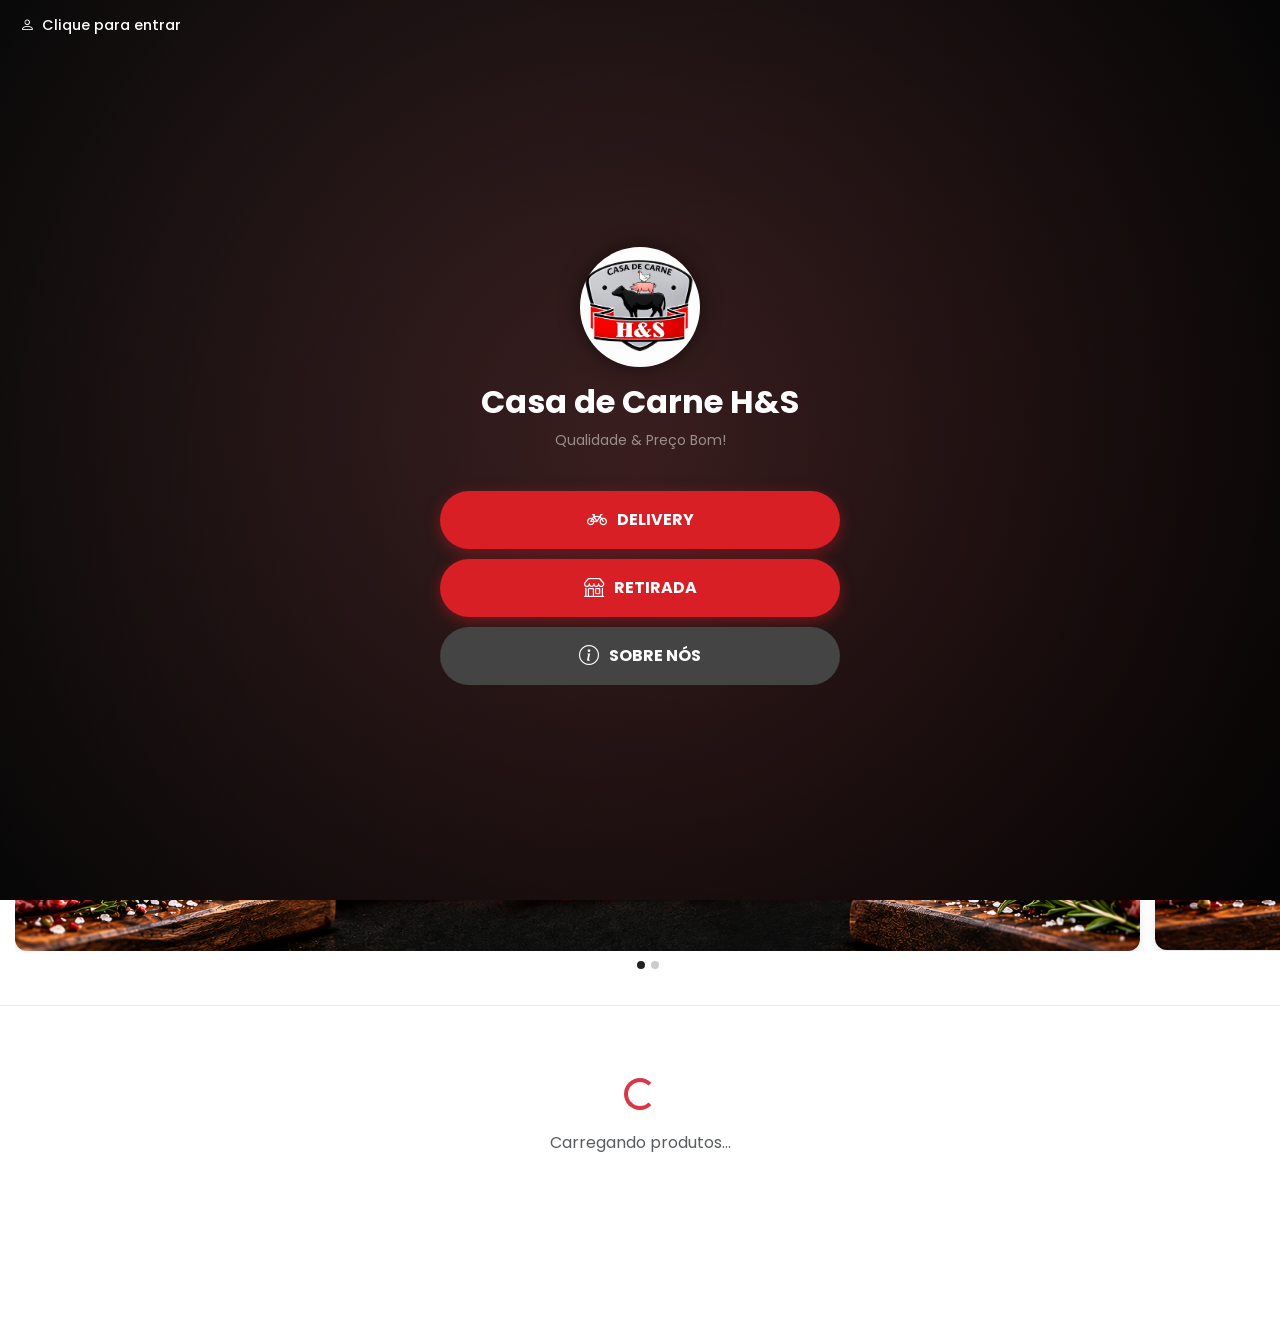
==== commit 4dc80bad: "Ajuste na tela de detalhes dos kits e no card de produtos" ====
--- a/index.html
+++ b/index.html
@@ -41,18 +41,15 @@
     <!-- ============ APP PRINCIPAL (CARDÁPIO) ============ -->
     <div id="app-principal" class="app-escondido">
         
-        <!-- 1. TOPO COM CARRINHO -->
         <div class="header-carrinho">
             <button class="btn-voltar-header" onclick="window.voltarParaHome()"><i class="bi bi-arrow-left"></i></button>
             <h1 class="logo">Cardápio</h1>
             <button class="btn-carrinho-header" onclick="window.abrirCarrinho()">
                 <i class="bi bi-bag"></i>
-                <!-- O CONTADOR DO CARRINHO ESTÁ AQUI -->
                 <span class="badge-carrinho" id="badge-carrinho">0</span>
             </button>
         </div>
 
-        <!-- 2. TOPO DA LOJA (LOGO, NOME E ESTRELAS) -->
         <div class="topo-loja text-center">
             <img src="casadecarnehs.png" alt="Logo H&S" class="topo-logo">
             <h2 class="topo-nome">Casa de Carne H&S <i class="bi bi-chevron-right fs-5 text-muted"></i></h2>
@@ -66,7 +63,6 @@
             </div>
         </div>
 
-        <!-- 3. BARRA DE PESQUISA -->
         <div class="container mt-3">
             <div class="busca-wrapper">
                 <i class="bi bi-search"></i>
@@ -74,14 +70,13 @@
             </div>
         </div>
 
-        <!-- 4. BANNER CARROSSEL -->
         <div class="banner-scroll-container mt-3">
             <div class="banner-scroll" id="bannerCarousel">
                 <div class="banner-item">
                     <img src="banner-kg.jpg" alt="Aviso: Carnes vendidas por KG" onerror="this.onerror=null; this.src='banner-kg.jpeg'; this.onerror=function(){this.src='banner-kg.png';};">
                 </div>
                 <div class="banner-item">
-                    <img src="banner-mapa.jpg" alt="Aviso: Unidades" onerror="this.onerror=null; this.src='banner-mapa.jpeg'; this.onerror=function(){this.src='banner-mapa.png';};">
+                    <img src="banner-mapa.jpg" alt="Aviso: Unidades" onerror="this.onerror=null; this.src='banner-mapa.jpeg'; this.onerror=function(){this.src='banner-mapa.png';}">
                 </div>
             </div>
             <div class="banner-dots">
@@ -90,14 +85,12 @@
             </div>
         </div>
 
-        <!-- 5. CATEGORIAS -->
         <nav class="categorias-nav mt-3">
             <div class="container">
                 <div class="categorias-scroll" id="categorias-scroll"></div>
             </div>
         </nav>
 
-        <!-- 6. PRODUTOS -->
         <main class="container my-4 main-content">
             <div id="loading" class="text-center py-5">
                 <div class="spinner-border text-danger" role="status"></div>
@@ -182,7 +175,63 @@
         </div>
     </div>
 
-    <!-- MODAL ADICIONAR PRODUTO -->
+    <!-- MODAL DETALHES DO KIT (REFORMULADO) -->
+    <div id="modalDetalhes" class="detalhes-overlay">
+        <div class="detalhes-header">
+            <button class="btn-voltar-det" onclick="window.fecharDetalhes()"><i class="bi bi-chevron-left"></i> Voltar</button>
+            <div class="badge-resfriado"><i class="bi bi-snow"></i> Resfriado</div>
+        </div>
+        
+        <div class="detalhes-conteudo">
+            <!-- Imagem ocupando as bordas -->
+            <img id="det-img" src="" alt="Imagem do Kit" class="detalhes-img" onclick="window.abrirLightbox(this.src)">
+            
+            <h2 class="detalhes-nome" id="det-nome"></h2>
+            
+            <!-- Cards de Valor e Serve -->
+            <div class="detalhes-cards">
+                <div class="detalhes-card-info">
+                    <span class="label">Valor</span>
+                    <strong id="det-preco"></strong>
+                </div>
+                <div class="detalhes-card-info">
+                    <span class="label">Serve</span>
+                    <strong id="det-serve"></strong>
+                </div>
+            </div>
+            
+            <div class="detalhes-secao">
+                <h3>Informações do produto</h3>
+                <div class="detalhes-botoes">
+                    <button class="btn-info" onclick="window.toggleInfo('detalhes-texto')">Detalhes <i class="bi bi-chevron-down"></i></button>
+                    <button class="btn-info" onclick="window.toggleInfo('preparo-texto')">Preparo <i class="bi bi-chevron-down"></i></button>
+                </div>
+                <div id="detalhes-texto" class="texto-info" style="display: none; margin-top: 10px; font-size: 0.9rem; color: #666;">
+                    <p id="det-descricao"></p>
+                </div>
+                <div id="preparo-texto" class="texto-info" style="display: none; margin-top: 10px; font-size: 0.9rem; color: #666;">
+                    <p>Produto fresco, mantenha refrigerado. Ideal para churrasco. Tempere a gosto.</p>
+                </div>
+            </div>
+            
+            <div class="detalhes-secao">
+                <h3>Itens do Kit</h3>
+                <p id="det-itens" class="text-muted small"></p>
+            </div>
+        </div>
+        
+        <!-- Rodapé fixo com contador e botão adicionar -->
+        <div class="detalhes-footer">
+            <div class="detalhes-qtd">
+                <button onclick="window.alterarQtdDetalhes(-1)"><i class="bi bi-trash text-danger fs-5"></i></button>
+                <span id="det-qtd-txt">1</span>
+                <button onclick="window.alterarQtdDetalhes(1)"><i class="bi bi-plus text-danger fs-5"></i></button>
+            </div>
+            <button class="btn-detalhes-add" id="det-btn-add">Adicionar</button>
+        </div>
+    </div>
+
+    <!-- MODAL ADICIONAR PRODUTO (CARRINHO) -->
     <div class="modal fade" id="modalPeso" tabindex="-1">
         <div class="modal-dialog modal-dialog-centered modal-dialog-scrollable">
             <div class="modal-content modal-add">
@@ -252,6 +301,78 @@
         </div>
     </div>
 
+    <!-- MODAL DE ENDEREÇO E PAGAMENTO -->
+    <div class="modal fade" id="modalEndereco" tabindex="-1" data-bs-backdrop="static">
+        <div class="modal-dialog modal-dialog-centered modal-dialog-scrollable">
+            <div class="modal-content modal-add">
+                <div class="modal-header">
+                    <h5 class="modal-title fw-bold"><i class="bi bi-geo-alt-fill text-danger"></i> Dados para Entrega</h5>
+                    <button type="button" class="btn-close" data-bs-dismiss="modal"></button>
+                </div>
+                <div class="modal-body">
+                    <p class="text-muted small mb-3">Preencha seus dados para finalizar o pedido.</p>
+
+                    <div class="mb-3">
+                        <label class="form-label fw-bold small">Nome Completo *</label>
+                        <input type="text" class="form-control" id="cli-nome" placeholder="Ex: João da Silva">
+                    </div>
+
+                    <div class="row g-2 mb-3">
+                        <div class="col-8">
+                            <label class="form-label fw-bold small">Rua / Avenida *</label>
+                            <input type="text" class="form-control" id="cli-rua" placeholder="Ex: Rua das Flores">
+                        </div>
+                        <div class="col-4">
+                            <label class="form-label fw-bold small">Número *</label>
+                            <input type="text" class="form-control" id="cli-numero" placeholder="Ex: 123">
+                        </div>
+                    </div>
+
+                    <div class="row g-2 mb-3">
+                        <div class="col-7">
+                            <label class="form-label fw-bold small">Bairro *</label>
+                            <input type="text" class="form-control" id="cli-bairro" placeholder="Ex: Centro">
+                        </div>
+                        <div class="col-5">
+                            <label class="form-label fw-bold small">Complemento</label>
+                            <input type="text" class="form-control" id="cli-complemento" placeholder="Apto, bloco...">
+                        </div>
+                    </div>
+
+                    <div class="mb-3">
+                        <label class="form-label fw-bold small">Forma de Pagamento *</label>
+                        <select class="form-select" id="cli-pagamento" onchange="window.verificarPagamento()">
+                            <option value="">Selecione...</option>
+                            <option value="PIX">PIX</option>
+                            <option value="Cartão de Crédito">Cartão de Crédito</option>
+                            <option value="Cartão de Débito">Cartão de Débito</option>
+                            <option value="Dinheiro">Dinheiro</option>
+                        </select>
+                    </div>
+
+                    <div class="mb-3 d-none" id="wrapper-troco">
+                        <label class="form-label fw-bold small">Precisa de troco para quanto?</label>
+                        <div class="input-group">
+                            <span class="input-group-text">R$</span>
+                            <input type="number" class="form-control" id="cli-troco" placeholder="Ex: 50" min="0" step="0.01">
+                        </div>
+                        <small class="text-muted" style="font-size: 0.7rem;">Deixe em branco se não precisar de troco.</small>
+                    </div>
+
+                    <div class="alert alert-warning small mb-0">
+                        <i class="bi bi-exclamation-triangle-fill"></i> Confira os dados antes de enviar. O pedido será enviado pelo WhatsApp.
+                    </div>
+                </div>
+                <div class="modal-footer">
+                    <button type="button" class="btn btn-light flex-fill" data-bs-dismiss="modal">Voltar</button>
+                    <button type="button" class="btn btn-success fw-bold flex-fill" onclick="window.enviarPedidoWhatsApp()">
+                        <i class="bi bi-whatsapp"></i> Enviar
+                    </button>
+                </div>
+            </div>
+        </div>
+    </div>
+
     <!-- CARRINHO LATERAL -->
     <div class="carrinho-overlay" id="carrinho-overlay" onclick="window.fecharCarrinho()"></div>
     <aside class="carrinho-lateral" id="carrinho-lateral">
@@ -267,8 +388,8 @@
                     <strong id="carrinho-total">R$ 0,00</strong>
                 </div>
             </div>
-            <button class="btn-finalizar" onclick="window.finalizarPedido()">
-                <i class="bi bi-whatsapp"></i> Finalizar no WhatsApp
+            <button class="btn-finalizar" onclick="window.abrirModalEndereco()">
+                <i class="bi bi-whatsapp"></i> Finalizar Pedido
             </button>
         </div>
     </aside>
--- a/style.css
+++ b/style.css
@@ -100,7 +100,7 @@
     width: 18px; 
     height: 18px; 
     border-radius: 50%; 
-    display: none; /* O JS vai mudar para flex */
+    display: none;
     align-items: center; 
     justify-content: center; 
     border: 2px solid #fff; 
@@ -167,24 +167,25 @@
     scrollbar-width: none; 
     padding-right: 15px;
     scroll-behavior: smooth;
+    align-items: center;
 }
 .banner-scroll::-webkit-scrollbar { display: none; }
-
 .banner-item {
     flex: 0 0 90%; 
     scroll-snap-align: start;
     border-radius: 12px;
-    height: 120px; 
-}
-
+    display: flex;
+    justify-content: center;
+    background: #f9f9f9;
+}
 .banner-item img {
     width: 100%;
-    height: 100%;
-    object-fit: cover;
+    height: auto;
+    object-fit: contain;
     border-radius: 12px;
     box-shadow: 0 4px 10px rgba(0,0,0,0.1);
-}
-
+    display: block;
+}
 .banner-dots {
     display: flex;
     justify-content: center;
@@ -198,9 +199,7 @@
     border-radius: 50%;
     transition: background-color 0.3s;
 }
-.banner-dots .dot.ativo {
-    background-color: var(--escuro);
-}
+.banner-dots .dot.ativo { background-color: var(--escuro); }
 
 /* ============ CATEGORIAS E PRODUTOS ============ */
 .categorias-nav { background: #fff; padding: 10px 0; position: sticky; top: 64px; z-index: 99; border-bottom: 1px solid var(--cinza-borda); }
@@ -218,8 +217,6 @@
 .produto-nome { font-size: 0.95rem; font-weight: 600; margin: 0 0 4px; color: var(--escuro); }
 .produto-preco { font-size: 1.05rem; font-weight: 700; color: var(--vermelho); }
 .produto-preco small { font-size: 0.75rem; color: var(--texto-suave); font-weight: 500; }
-.btn-adicionar { background: #fff; color: var(--vermelho); border: 1px solid var(--vermelho); width: 36px; height: 36px; border-radius: 50%; align-self: center; font-size: 1.2rem; display: flex; align-items: center; justify-content: center; flex-shrink: 0; transition: 0.2s; }
-.btn-adicionar:active { background: var(--vermelho); color: #fff; }
 
 /* ============ BARRA INFERIOR ============ */
 .barra-navegacao { position: fixed; bottom: 0; left: 0; right: 0; height: 65px; background: #fff; border-top: 1px solid var(--cinza-borda); display: flex; justify-content: space-around; align-items: center; z-index: 1000; padding-bottom: env(safe-area-inset-bottom); }
@@ -243,7 +240,7 @@
 .btn-corte { background: var(--cinza-claro); border: 1.5px solid var(--cinza-borda); color: var(--texto); padding: 6px 12px; border-radius: 20px; font-size: 0.8rem; font-weight: 600; cursor: pointer; transition: all 0.2s; margin: 0; }
 .btn-check:checked + .btn-corte { background: var(--vermelho); color: #fff; border-color: var(--vermelho); }
 
-/* CARRINHO LATERAL (Z-INDEX ACIMA DA BARRA INFERIOR) */
+/* CARRINHO LATERAL */
 .carrinho-lateral { position: fixed; top: 0; right: -100%; width: 100%; max-width: 400px; height: 100%; background: #fff; z-index: 3000; transition: 0.3s; display: flex; flex-direction: column; }
 .carrinho-lateral.ativo { right: 0; }
 .carrinho-overlay { position: fixed; inset: 0; background: rgba(0,0,0,0.5); z-index: 2999; opacity: 0; visibility: hidden; transition: 0.3s; }
@@ -287,4 +284,322 @@
 .lista-info { list-style: none; padding: 0; margin: 0; font-size: 0.82rem; }
 .lista-info li { display: flex; justify-content: space-between; margin-bottom: 4px; color: var(--texto); }
 .lista-info li:last-child { margin-bottom: 0; }
-.lista-info li i { margin-right: 5px; }+.lista-info li i { margin-right: 5px; }
+
+/* ========================================================= */
+/* ============ ESTILOS NOVOS: KITS E ZOOM (LIGHTBOX) ======= */
+/* ========================================================= */
+
+/* KIT NO CARD: AGORA FICA IGUAL AOS OUTROS PRODUTOS (LINHA HORIZONTAL) */
+.produto-card.kit-card {
+    flex-direction: row;
+    align-items: center;
+    gap: 15px;
+    padding: 10px 0;
+    border-bottom: 1px solid var(--cinza-borda);
+    background: #fff;
+    position: relative;
+    cursor: pointer;
+}
+
+.produto-card.kit-card .produto-imagem {
+    width: 90px;
+    height: 90px;
+    object-fit: cover;
+    border-radius: 10px;
+    cursor: pointer;
+    transition: transform 0.2s;
+}
+
+.produto-card.kit-card .produto-imagem:active {
+    transform: scale(0.98);
+}
+
+.produto-card.kit-card .produto-info {
+    width: auto;
+    flex: 1;
+    flex-direction: column;
+    justify-content: center;
+    align-items: flex-start;
+    min-width: 0;
+}
+
+.produto-card.kit-card .produto-nome {
+    font-size: 0.95rem;
+    font-weight: 600;
+    margin: 0 0 4px;
+    color: var(--escuro);
+    flex: unset;
+}
+
+.produto-card.kit-card .produto-preco {
+    font-size: 1.05rem;
+    font-weight: 700;
+    color: var(--vermelho);
+}
+
+.produto-card .btn-adicionar {
+    background: var(--vermelho-claro);
+    color: var(--vermelho);
+    border: 1px solid var(--vermelho);
+    width: 36px; 
+    height: 36px; 
+    border-radius: 50%; 
+    align-self: center; 
+    font-size: 1.2rem; 
+    display: flex; 
+    align-items: center; 
+    justify-content: center; 
+    flex-shrink: 0; 
+    transition: 0.2s;
+}
+.produto-card .btn-adicionar:active {
+    background: var(--vermelho);
+    color: #fff;
+}
+
+/* ============ LIGHTBOX (ZOOM DA IMAGEM) ============ */
+.lightbox-overlay {
+    position: fixed;
+    inset: 0;
+    background: rgba(0, 0, 0, 0.95);
+    z-index: 99999;
+    display: none;
+    align-items: center;
+    justify-content: center;
+    padding: 20px;
+    opacity: 0;
+    transition: opacity 0.3s ease;
+}
+
+.lightbox-overlay.show {
+    display: flex;
+    opacity: 1;
+}
+
+.lightbox-content {
+    position: relative;
+    max-width: 100%;
+    max-height: 100%;
+    display: flex;
+    justify-content: center;
+    align-items: center;
+}
+
+.lightbox-content img {
+    max-width: 100%;
+    max-height: 90vh;
+    object-fit: contain;
+    border-radius: 8px;
+    box-shadow: 0 10px 30px rgba(0,0,0,0.5);
+}
+
+.btn-fechar-lightbox {
+    position: absolute;
+    top: 20px;
+    right: 20px;
+    background: #fff;
+    color: #000;
+    border: none;
+    width: 40px;
+    height: 40px;
+    border-radius: 50%;
+    font-size: 1.5rem;
+    font-weight: bold;
+    cursor: pointer;
+    display: flex;
+    align-items: center;
+    justify-content: center;
+    box-shadow: 0 2px 10px rgba(0,0,0,0.5);
+    z-index: 100000;
+}
+
+/* ============ TELA DE DETALHES (KITS) ============ */
+.detalhes-overlay {
+    position: fixed;
+    inset: 0;
+    background: #fff;
+    z-index: 99999;
+    display: none;
+    flex-direction: column;
+}
+.detalhes-overlay.show {
+    display: flex;
+}
+
+.detalhes-header {
+    position: absolute;
+    top: 20px;
+    left: 20px;
+    right: 20px;
+    display: flex;
+    justify-content: space-between;
+    z-index: 10;
+}
+
+.btn-voltar-det {
+    background: rgba(0, 0, 0, 0.6);
+    color: #fff;
+    border: none;
+    border-radius: 30px;
+    padding: 8px 16px;
+    font-size: 0.9rem;
+    font-weight: 600;
+    display: flex;
+    align-items: center;
+    gap: 5px;
+    backdrop-filter: blur(4px);
+}
+
+.badge-resfriado {
+    background: #fff;
+    color: var(--escuro);
+    border-radius: 30px;
+    padding: 8px 16px;
+    font-size: 0.85rem;
+    font-weight: 600;
+    display: flex;
+    align-items: center;
+    gap: 5px;
+    box-shadow: 0 2px 8px rgba(0,0,0,0.1);
+}
+
+.detalhes-conteudo {
+    flex: 1;
+    overflow-y: auto;
+    padding-bottom: 100px;
+}
+
+.detalhes-img {
+    width: 100%;
+    height: 300px;
+    object-fit: cover;
+    cursor: zoom-in;
+    display: block;
+}
+
+.detalhes-nome {
+    font-size: 1.4rem;
+    font-weight: 700;
+    color: var(--escuro);
+    margin: 20px 20px 15px 20px;
+    line-height: 1.3;
+}
+
+.detalhes-cards {
+    display: flex;
+    gap: 10px;
+    margin: 0 20px 25px 20px;
+}
+
+.detalhes-card-info {
+    flex: 1;
+    border: 1px solid var(--cinza-borda);
+    border-radius: 12px;
+    padding: 12px;
+    text-align: center;
+    display: flex;
+    flex-direction: column;
+    align-items: center;
+    justify-content: center;
+}
+
+.detalhes-card-info .label {
+    color: var(--texto-suave);
+    font-size: 0.85rem;
+    margin-bottom: 4px;
+}
+
+.detalhes-card-info strong {
+    font-size: 1.1rem;
+    color: var(--escuro);
+}
+
+.detalhes-secao {
+    padding: 0 20px;
+    margin-bottom: 20px;
+}
+
+.detalhes-secao h3 {
+    font-size: 1.1rem;
+    font-weight: 700;
+    color: var(--escuro);
+    margin-bottom: 12px;
+}
+
+.detalhes-botoes {
+    display: flex;
+    gap: 10px;
+}
+
+.btn-info {
+    background: var(--cinza-claro);
+    color: var(--texto);
+    border: none;
+    border-radius: 20px;
+    padding: 8px 16px;
+    font-size: 0.9rem;
+    font-weight: 500;
+    display: flex;
+    align-items: center;
+    gap: 5px;
+}
+
+.detalhes-footer {
+    position: absolute;
+    bottom: 0;
+    left: 0;
+    right: 0;
+    height: 80px;
+    background: #fff;
+    border-top: 1px solid var(--cinza-borda);
+    display: flex;
+    align-items: center;
+    justify-content: space-between;
+    padding: 0 20px;
+    padding-bottom: env(safe-area-inset-bottom);
+}
+
+.detalhes-qtd {
+    display: flex;
+    align-items: center;
+    gap: 15px;
+}
+
+.detalhes-qtd button {
+    background: transparent;
+    border: none;
+    padding: 5px;
+    display: flex;
+    align-items: center;
+    justify-content: center;
+}
+
+.detalhes-qtd span {
+    font-size: 1.1rem;
+    font-weight: 600;
+    color: var(--escuro);
+    min-width: 20px;
+    text-align: center;
+}
+
+.btn-detalhes-add {
+    background: var(--vermelho-escuro);
+    color: #fff;
+    border: none;
+    border-radius: 30px;
+    padding: 12px 40px;
+    font-size: 1.1rem;
+    font-weight: 600;
+    box-shadow: 0 4px 10px rgba(217, 31, 38, 0.3);
+    transition: transform 0.2s;
+}
+
+.btn-detalhes-add:active {
+    transform: scale(0.97);
+}
+
+.texto-info p {
+    margin-bottom: 5px;
+    line-height: 1.4;
+}
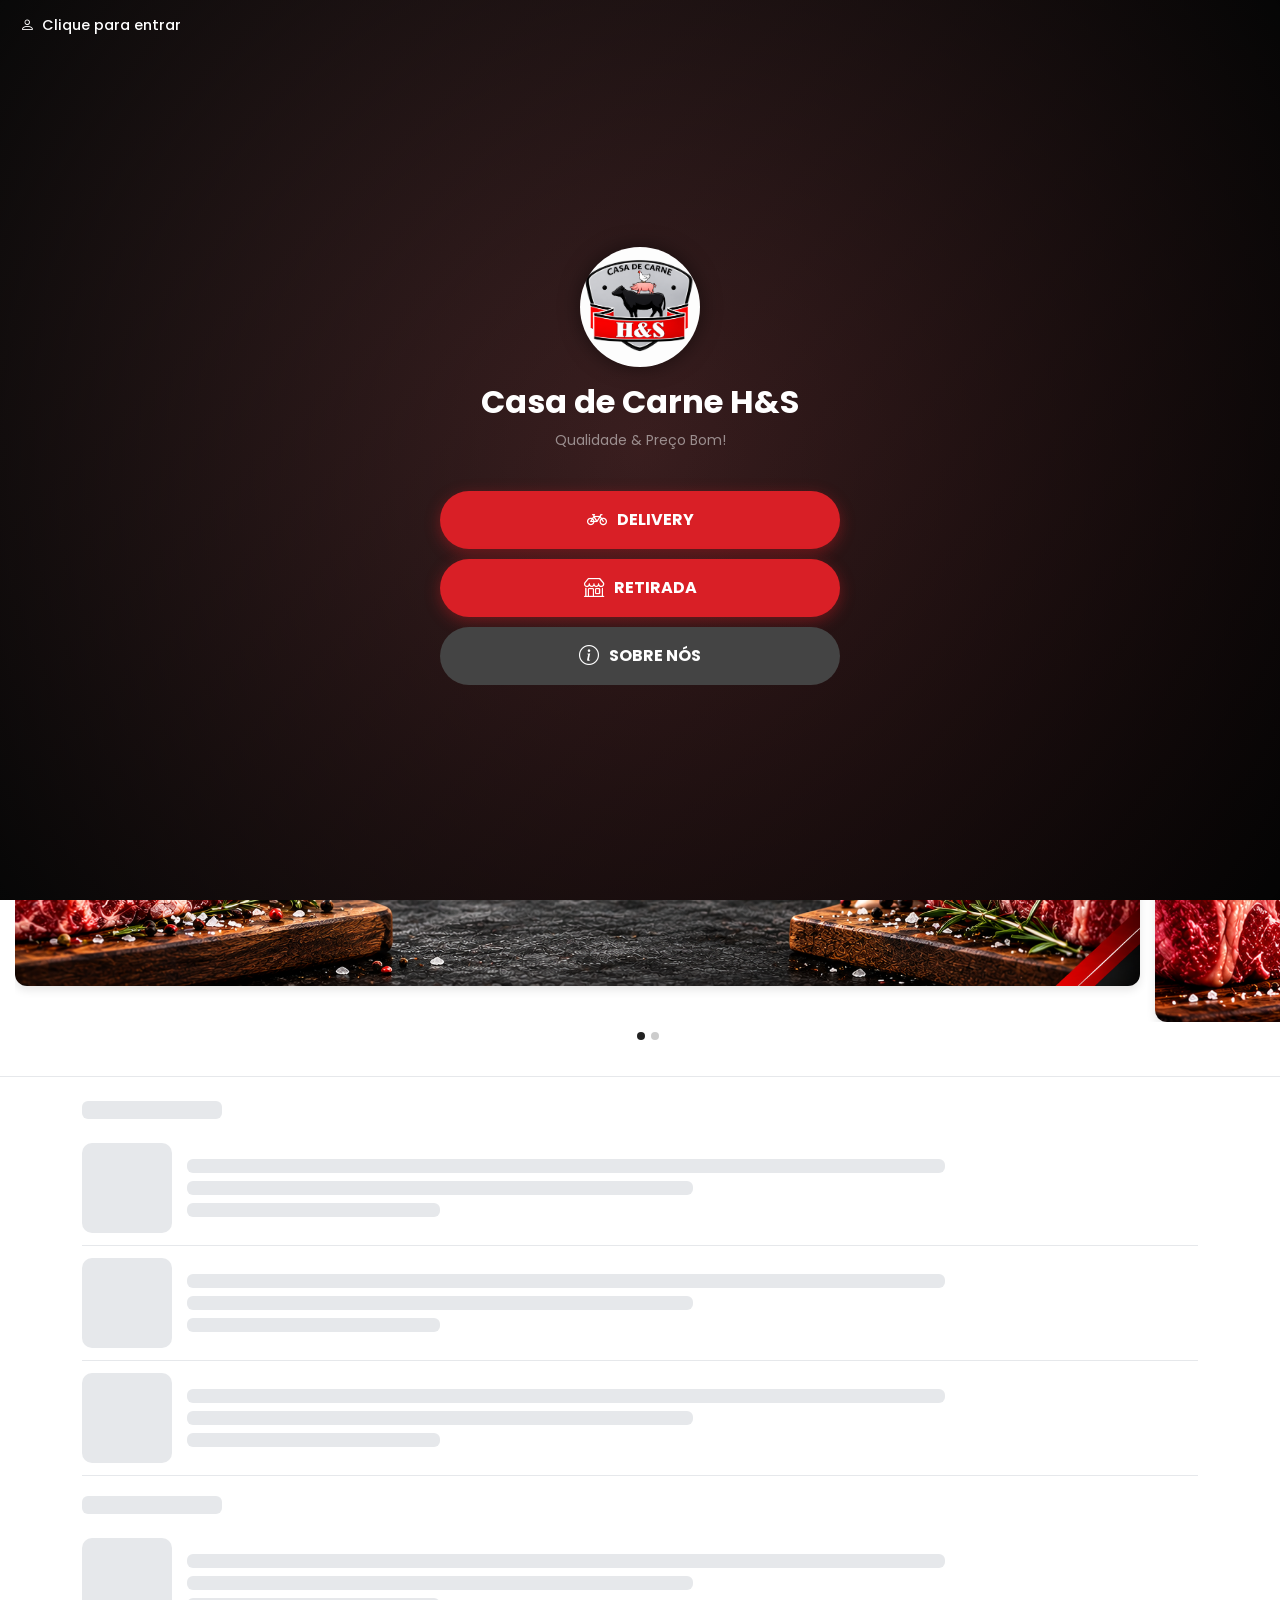
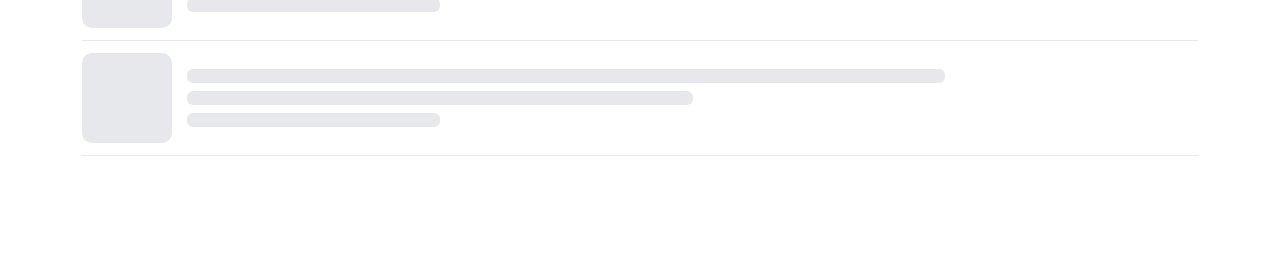
==== commit c7b013ec: "Adiciona status aberto/fechado automatico e manual no admin" ====
--- a/index.html
+++ b/index.html
@@ -56,10 +56,11 @@
             <div class="topo-avaliacao">
                 <i class="bi bi-star-fill text-warning"></i> <strong>5.0</strong> <span class="text-muted">(4105 avaliações)</span>
             </div>
-            <p class="text-muted small mb-0 mt-1">Pedido mínimo R$ 0,00</p>
-            
-            <div class="topo-status-fechado">
-                Aberto para pedidos
+            <p class="text-muted small mb-0 mt-1">O melhor da cidade</p>
+            
+            <!-- STATUS DINÂMICO -->
+            <div class="topo-status-fechado" id="status-loja">
+                <i class="bi bi-clock"></i> Verificando horário...
             </div>
         </div>
 
@@ -73,7 +74,7 @@
         <div class="banner-scroll-container mt-3">
             <div class="banner-scroll" id="bannerCarousel">
                 <div class="banner-item">
-                    <img src="banner-kg.jpg" alt="Aviso: Carnes vendidas por KG" onerror="this.onerror=null; this.src='banner-kg.jpeg'; this.onerror=function(){this.src='banner-kg.png';};">
+                    <img src="banner-kg.jpg" alt="Aviso: Carnes vendidas por KG" onerror="this.onerror=null; this.src='banner-kg.jpeg'; this.onerror=function(){this.src='banner-kg.png';}">
                 </div>
                 <div class="banner-item">
                     <img src="banner-mapa.jpg" alt="Aviso: Unidades" onerror="this.onerror=null; this.src='banner-mapa.jpeg'; this.onerror=function(){this.src='banner-mapa.png';}">
@@ -92,9 +93,50 @@
         </nav>
 
         <main class="container my-4 main-content">
-            <div id="loading" class="text-center py-5">
-                <div class="spinner-border text-danger" role="status"></div>
-                <p class="mt-3 text-muted">Carregando produtos...</p>
+            <!-- SKELETON LOADING -->
+            <div id="loading" class="skeleton-container">
+                <div class="skeleton-categoria"></div>
+                <div class="skeleton-produto">
+                    <div class="skeleton-img"></div>
+                    <div class="skeleton-info">
+                        <div class="skeleton-linha w-75"></div>
+                        <div class="skeleton-linha w-50"></div>
+                        <div class="skeleton-linha w-25"></div>
+                    </div>
+                </div>
+                <div class="skeleton-produto">
+                    <div class="skeleton-img"></div>
+                    <div class="skeleton-info">
+                        <div class="skeleton-linha w-75"></div>
+                        <div class="skeleton-linha w-50"></div>
+                        <div class="skeleton-linha w-25"></div>
+                    </div>
+                </div>
+                <div class="skeleton-produto">
+                    <div class="skeleton-img"></div>
+                    <div class="skeleton-info">
+                        <div class="skeleton-linha w-75"></div>
+                        <div class="skeleton-linha w-50"></div>
+                        <div class="skeleton-linha w-25"></div>
+                    </div>
+                </div>
+                <div class="skeleton-categoria"></div>
+                <div class="skeleton-produto">
+                    <div class="skeleton-img"></div>
+                    <div class="skeleton-info">
+                        <div class="skeleton-linha w-75"></div>
+                        <div class="skeleton-linha w-50"></div>
+                        <div class="skeleton-linha w-25"></div>
+                    </div>
+                </div>
+                <div class="skeleton-produto">
+                    <div class="skeleton-img"></div>
+                    <div class="skeleton-info">
+                        <div class="skeleton-linha w-75"></div>
+                        <div class="skeleton-linha w-50"></div>
+                        <div class="skeleton-linha w-25"></div>
+                    </div>
+                </div>
             </div>
             <div id="produtos-container"></div>
         </main>
@@ -175,7 +217,7 @@
         </div>
     </div>
 
-    <!-- MODAL DETALHES DO KIT (REFORMULADO) -->
+    <!-- MODAL DETALHES DO KIT -->
     <div id="modalDetalhes" class="detalhes-overlay">
         <div class="detalhes-header">
             <button class="btn-voltar-det" onclick="window.fecharDetalhes()"><i class="bi bi-chevron-left"></i> Voltar</button>
@@ -183,12 +225,9 @@
         </div>
         
         <div class="detalhes-conteudo">
-            <!-- Imagem ocupando as bordas -->
             <img id="det-img" src="" alt="Imagem do Kit" class="detalhes-img" onclick="window.abrirLightbox(this.src)">
-            
             <h2 class="detalhes-nome" id="det-nome"></h2>
             
-            <!-- Cards de Valor e Serve -->
             <div class="detalhes-cards">
                 <div class="detalhes-card-info">
                     <span class="label">Valor</span>
@@ -220,7 +259,6 @@
             </div>
         </div>
         
-        <!-- Rodapé fixo com contador e botão adicionar -->
         <div class="detalhes-footer">
             <div class="detalhes-qtd">
                 <button onclick="window.alterarQtdDetalhes(-1)"><i class="bi bi-trash text-danger fs-5"></i></button>
@@ -231,7 +269,7 @@
         </div>
     </div>
 
-    <!-- MODAL ADICIONAR PRODUTO (CARRINHO) -->
+    <!-- MODAL ADICIONAR PRODUTO -->
     <div class="modal fade" id="modalPeso" tabindex="-1">
         <div class="modal-dialog modal-dialog-centered modal-dialog-scrollable">
             <div class="modal-content modal-add">
@@ -295,7 +333,7 @@
                 </div>
                 <div class="modal-footer">
                     <button type="button" class="btn btn-light flex-fill" data-bs-dismiss="modal">Cancelar</button>
-                    <button type="button" class="btn btn-danger fw-bold flex-fill text-white" onclick="window.confirmarAdicao()">Adicionar</button>
+                    <button type="button" class="btn btn-danger fw-bold flex-fill text-white" id="btn-confirmar-adicao" onclick="window.confirmarAdicao()">Adicionar</button>
                 </div>
             </div>
         </div>
--- a/style.css
+++ b/style.css
@@ -20,7 +20,65 @@
     padding-bottom: 75px;
 }
 
-/* ============ TELA INICIAL (CAPA) ============ */
+/* ========================================================= */
+/* ============ SKELETON LOADING =========================== */
+/* ========================================================= */
+.skeleton-container {
+    padding: 0 0 20px;
+}
+
+.skeleton-categoria {
+    width: 140px;
+    height: 18px;
+    background: #e6e8eb;
+    border-radius: 6px;
+    margin: 20px 0 12px;
+    animation: skeleton-pulse 1.4s ease-in-out infinite;
+}
+
+.skeleton-produto {
+    display: flex;
+    gap: 15px;
+    padding: 12px 0;
+    border-bottom: 1px solid var(--cinza-borda);
+}
+
+.skeleton-img {
+    width: 90px;
+    height: 90px;
+    background: #e6e8eb;
+    border-radius: 10px;
+    flex-shrink: 0;
+    animation: skeleton-pulse 1.4s ease-in-out infinite;
+}
+
+.skeleton-info {
+    flex: 1;
+    display: flex;
+    flex-direction: column;
+    justify-content: center;
+    gap: 8px;
+}
+
+.skeleton-linha {
+    height: 14px;
+    background: #e6e8eb;
+    border-radius: 6px;
+    animation: skeleton-pulse 1.4s ease-in-out infinite;
+}
+
+.skeleton-linha.w-75 { width: 75%; }
+.skeleton-linha.w-50 { width: 50%; }
+.skeleton-linha.w-25 { width: 25%; }
+
+@keyframes skeleton-pulse {
+    0%, 100% { opacity: 0.6; }
+    50% { opacity: 1; }
+}
+
+/* ========================================================= */
+/* ============ TELA INICIAL (CAPA) ======================== */
+/* ========================================================= */
 .tela-home {
     position: fixed; inset: 0;
     background: linear-gradient(135deg, #2a2a2a 0%, #111111 100%);
@@ -141,6 +199,22 @@
     margin-top: 15px;
     margin-left: -15px;
     margin-right: -15px;
+    transition: background 0.3s;
+}
+
+/* STATUS ABERTO / FECHADO */
+.topo-status-fechado.aberto {
+    background: #1a7f37;
+    color: #fff;
+}
+
+.topo-status-fechado.fechado {
+    background: var(--vermelho);
+    color: #fff;
+}
+
+.topo-status-fechado i {
+    margin-right: 5px;
 }
 
 /* ============ BARRA DE PESQUISA ============ */
@@ -287,10 +361,9 @@
 .lista-info li i { margin-right: 5px; }
 
 /* ========================================================= */
-/* ============ ESTILOS NOVOS: KITS E ZOOM (LIGHTBOX) ======= */
+/* ============ ESTILOS DE KITS E ZOOM (LIGHTBOX) =========== */
 /* ========================================================= */
 
-/* KIT NO CARD: AGORA FICA IGUAL AOS OUTROS PRODUTOS (LINHA HORIZONTAL) */
 .produto-card.kit-card {
     flex-direction: row;
     align-items: center;
@@ -300,6 +373,11 @@
     background: #fff;
     position: relative;
     cursor: pointer;
+    transition: background 0.2s;
+}
+
+.produto-card.kit-card:active {
+    background: #fafafa;
 }
 
 .produto-card.kit-card .produto-imagem {
@@ -602,4 +680,95 @@
 .texto-info p {
     margin-bottom: 5px;
     line-height: 1.4;
+}
+
+/* ============ SEÇÃO DE PROMOÇÃO ============ */
+.categoria-titulo-promo {
+    font-size: 1.2rem;
+    font-weight: 800;
+    margin: 15px 0 10px;
+    color: var(--vermelho);
+    display: flex;
+    align-items: center;
+    gap: 8px;
+    text-transform: uppercase;
+    letter-spacing: 0.5px;
+}
+
+.categoria-titulo-promo i {
+    animation: pulse-fogo 1.5s infinite;
+}
+
+@keyframes pulse-fogo {
+    0%, 100% { transform: scale(1); }
+    50% { transform: scale(1.15); }
+}
+
+/* CARROSSEL HORIZONTAL DE PROMOÇÕES */
+.lista-promocoes {
+    display: flex;
+    flex-direction: row;
+    gap: 12px;
+    overflow-x: auto;
+    scroll-snap-type: x mandatory;
+    scrollbar-width: none;
+    padding-bottom: 10px;
+    margin-bottom: 10px;
+}
+
+.lista-promocoes::-webkit-scrollbar {
+    display: none;
+}
+
+.promo-card {
+    flex: 0 0 42%;
+    max-width: 170px;
+    border-radius: 12px;
+    overflow: hidden;
+    box-shadow: 0 4px 10px rgba(217, 31, 38, 0.15);
+    border: 1.5px solid var(--vermelho);
+    background: #fff;
+    transition: transform 0.2s;
+    scroll-snap-align: start;
+}
+
+.promo-card:active {
+    transform: scale(0.98);
+}
+
+.promo-imagem {
+    width: 100%;
+    height: 140px;
+    display: block;
+    object-fit: cover;
+}
+
+/* ========================================================= */
+/* ============ FEEDBACK VISUAL NOS BOTÕES ================= */
+/* ========================================================= */
+
+#btn-confirmar-adicao {
+    transition: background-color 0.3s, transform 0.2s;
+}
+
+#btn-confirmar-adicao:disabled {
+    cursor: not-allowed;
+    opacity: 0.9;
+}
+
+.btn-adicionar.adicionado {
+    background: #25D366 !important;
+    color: #fff !important;
+    border-color: #25D366 !important;
+    transform: scale(0.95);
+}
+
+.btn-adicionar.adicionado i {
+    animation: check-bounce 0.4s ease;
+}
+
+@keyframes check-bounce {
+    0% { transform: scale(0); }
+    50% { transform: scale(1.3); }
+    100% { transform: scale(1); }
 }
